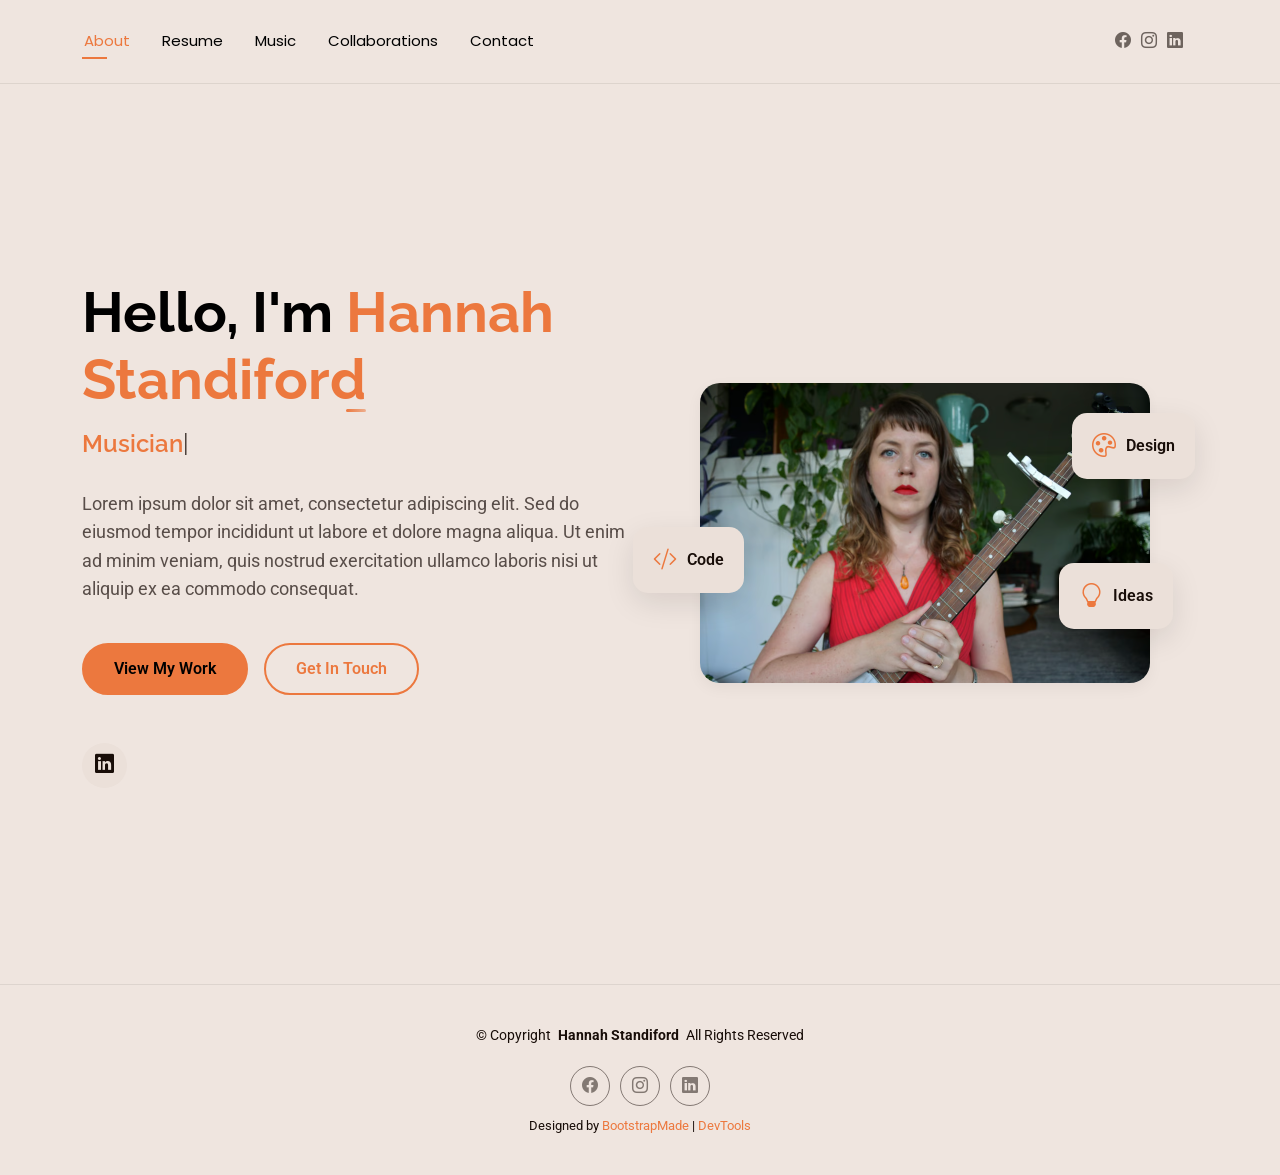
==== index.html @ d53e4e7a "initial commit" ====
<!DOCTYPE html>
<html lang="en">

<head>
  <meta charset="utf-8">
  <meta content="width=device-width, initial-scale=1.0" name="viewport">
  <title>Hannah Standiford</title>
  <meta name="description" content="">
  <meta name="keywords" content="">

  <!-- Favicons -->
  <link href="assets/img/favicon.png" rel="icon">
  <link href="assets/img/apple-touch-icon.png" rel="apple-touch-icon">

  <!-- Fonts -->
  <link href="https://fonts.googleapis.com" rel="preconnect">
  <link href="https://fonts.gstatic.com" rel="preconnect" crossorigin>
  <link href="https://fonts.googleapis.com/css2?family=Roboto:ital,wght@0,100;0,300;0,400;0,500;0,700;0,900;1,100;1,300;1,400;1,500;1,700;1,900&family=Poppins:ital,wght@0,100;0,200;0,300;0,400;0,500;0,600;0,700;0,800;0,900;1,100;1,200;1,300;1,400;1,500;1,600;1,700;1,800;1,900&family=Raleway:ital,wght@0,100;0,200;0,300;0,400;0,500;0,600;0,700;0,800;0,900;1,100;1,200;1,300;1,400;1,500;1,600;1,700;1,800;1,900&display=swap" rel="stylesheet">

  <!-- Vendor CSS Files -->
  <link href="assets/vendor/bootstrap/css/bootstrap.min.css" rel="stylesheet">
  <link href="assets/vendor/bootstrap-icons/bootstrap-icons.css" rel="stylesheet">
  <link href="assets/vendor/aos/aos.css" rel="stylesheet">
  <link href="assets/vendor/swiper/swiper-bundle.min.css" rel="stylesheet">
  <link href="assets/vendor/glightbox/css/glightbox.min.css" rel="stylesheet">

  <!-- Main CSS File -->
  <link href="assets/css/main.css" rel="stylesheet">

  <!-- =======================================================
  * Template Name: FolioOne
  * Template URL: https://bootstrapmade.com/folioone-bootstrap-portfolio-website-template/
  * Updated: Aug 23 2025 with Bootstrap v5.3.7
  * Author: BootstrapMade.com
  * License: https://bootstrapmade.com/license/
  ======================================================== -->
</head>

<body class="index-page">

  <header id="header" class="header d-flex align-items-center light-background sticky-top">
    <div class="container position-relative d-flex align-items-center justify-content-between">
      <nav id="navmenu" class="navmenu">
        <ul>
          <li><a href="index.html" class="active">About</a></li>
          <li><a href="resume.html">Resume</a></li>
          <li><a href="portfolio.html">Music</a></li>
          <li><a href="collabs.html">Collaborations</a></li>
          <li><a href="contact.html">Contact</a></li>
        </ul>
        <i class="mobile-nav-toggle d-xl-none bi bi-list"></i>
      </nav>

      <div class="header-social-links">
        <a href="https://www.facebook.com/hannah.m.standiford/" class="facebook"><i class="bi bi-facebook"></i></a>
        <a href="https://www.instagram.com/mrmisshannahmarie/" class="instagram"><i class="bi bi-instagram"></i></a>
        <a href="https://www.linkedin.com/in/hannah-standiford-8b935712a" class="linkedin"><i class="bi bi-linkedin"></i></a>
      </div>

    </div>
  </header>

  <main class="main">

    <!-- Hero Section -->
    <section id="hero" class="hero section">

      <div class="container" data-aos="fade-up" data-aos-delay="100">

        <div class="row gy-4 align-items-center">
          <div class="col-lg-6 order-2 order-lg-1">
            <div class="hero-content">
              <h1 data-aos="fade-up" data-aos-delay="200">Hello, I'm <span class="highlight">Hannah Standiford</span></h1>
              <h2 data-aos="fade-up" data-aos-delay="300"><span class="typed" data-typed-items="Musician, Ethnomusicologist, Assistant Professor"></span></h2>
              <p data-aos="fade-up" data-aos-delay="400">Lorem ipsum dolor sit amet, consectetur adipiscing elit. Sed do eiusmod tempor incididunt ut labore et dolore magna aliqua. Ut enim ad minim veniam, quis nostrud exercitation ullamco laboris nisi ut aliquip ex ea commodo consequat.</p>
              <div class="hero-actions" data-aos="fade-up" data-aos-delay="500">
                <a href="portfolio.html" class="btn btn-primary">View My Work</a>
                <a href="contact.html" class="btn btn-outline">Get In Touch</a>
              </div>
              <div class="social-links" data-aos="fade-up" data-aos-delay="600">
                <a href="https://www.linkedin.com/in/hannah-standiford-8b935712a"><i class="bi bi-linkedin"></i></a>
              </div>
            </div>
          </div>
          <div class="col-lg-6 order-1 order-lg-2">
            <div class="hero-image" data-aos="zoom-in" data-aos-delay="300">
              <div class="image-wrapper">
                <img src="assets/img/profile/profile1.avif" alt="Hannah Standiford" class="img-fluid">
                <div class="floating-elements">
                  <div class="floating-card design" data-aos="fade-left" data-aos-delay="700">
                    <i class="bi bi-palette"></i>
                    <span>Design</span>
                  </div>
                  <div class="floating-card code" data-aos="fade-right" data-aos-delay="800">
                    <i class="bi bi-code-slash"></i>
                    <span>Code</span>
                  </div>
                  <div class="floating-card creativity" data-aos="fade-up" data-aos-delay="900">
                    <i class="bi bi-lightbulb"></i>
                    <span>Ideas</span>
                  </div>
                </div>
              </div>
            </div>
          </div>
        </div>

      </div>

    </section><!-- /Hero Section -->

  </main>

  <footer id="footer" class="footer">

    <div class="container">
      <div class="copyright text-center ">
        <p>© <span>Copyright</span> <strong class="px-1 sitename">Hannah Standiford</strong> <span>All Rights Reserved<br></span></p>
      </div>
      <div class="social-links d-flex justify-content-center">
        <a href="https://www.facebook.com/hannah.m.standiford/"><i class="bi bi-facebook"></i></a>
        <a href="https://www.instagram.com/mrmisshannahmarie/"><i class="bi bi-instagram"></i></a>
        <a href="https://www.linkedin.com/in/hannah-standiford-8b935712a"><i class="bi bi-linkedin"></i></a>
      </div>
      <div class="credits">
        Designed by <a href="https://bootstrapmade.com/">BootstrapMade</a> | <a href="https://bootstrapmade.com/tools/">DevTools</a>
      </div>
    </div>

  </footer>

  <!-- Scroll Top -->
  <a href="#" id="scroll-top" class="scroll-top d-flex align-items-center justify-content-center"><i class="bi bi-arrow-up-short"></i></a>

  <!-- Preloader -->
  <div id="preloader"></div>

  <!-- Vendor JS Files -->
  <script src="assets/vendor/bootstrap/js/bootstrap.bundle.min.js"></script>
  <script src="assets/vendor/php-email-form/validate.js"></script>
  <script src="assets/vendor/aos/aos.js"></script>
  <script src="assets/vendor/typed.js/typed.umd.js"></script>
  <script src="assets/vendor/waypoints/noframework.waypoints.js"></script>
  <script src="assets/vendor/purecounter/purecounter_vanilla.js"></script>
  <script src="assets/vendor/swiper/swiper-bundle.min.js"></script>
  <script src="assets/vendor/imagesloaded/imagesloaded.pkgd.min.js"></script>
  <script src="assets/vendor/isotope-layout/isotope.pkgd.min.js"></script>
  <script src="assets/vendor/glightbox/js/glightbox.min.js"></script>

  <!-- Main JS File -->
  <script src="assets/js/main.js"></script>

</body>

</html>
---- assets/css/main.css ----
/**
* Template Name: FolioOne
* Template URL: https://bootstrapmade.com/folioone-bootstrap-portfolio-website-template/
* Updated: Aug 23 2025 with Bootstrap v5.3.7
* Author: BootstrapMade.com
* License: https://bootstrapmade.com/license/
*/

/*--------------------------------------------------------------
# Font & Color Variables
# Help: https://bootstrapmade.com/color-system/
--------------------------------------------------------------*/
/* Fonts */
:root {
  --default-font: "Roboto",  system-ui, -apple-system, "Segoe UI", Roboto, "Helvetica Neue", Arial, "Noto Sans", "Liberation Sans", sans-serif, "Apple Color Emoji", "Segoe UI Emoji", "Segoe UI Symbol", "Noto Color Emoji";
  --heading-font: "Raleway",  sans-serif;
  --nav-font: "Poppins",  sans-serif;
}

/* Global Colors - The following color variables are used throughout the website. Updating them here will change the color scheme of the entire website */
:root { 
  --background-color: #EFE5DF; /* Background color for the entire website, including individual sections */
  --default-color: #180D08; /* Default color used for the majority of the text content across the entire website */
  --heading-color: #000000; /* Color for headings, subheadings and title throughout the website */
  --accent-color: #EC783E; /* Accent color that represents your brand on the website. It's used for buttons, links, and other elements that need to stand out */
  --surface-color: #EBE0D9; /* The surface color is used as a background of boxed elements within sections, such as cards, icon boxes, or other elements that require a visual separation from the global background. */
  --contrast-color: #000000; /* Contrast color for text, ensuring readability against backgrounds of accent, heading, or default colors. */
}

/* Nav Menu Colors - The following color variables are used specifically for the navigation menu. They are separate from the global colors to allow for more customization options */
:root {
  --nav-color: #000000;  /* The default color of the main navmenu links */
  --nav-hover-color: #EC783E; /* Applied to main navmenu links when they are hovered over or active */
  --nav-mobile-background-color: #DEC9BD; /* Used as the background color for mobile navigation menu */
  --nav-dropdown-background-color: #FAEEE8; /* Used as the background color for dropdown items that appear when hovering over primary navigation items */
  --nav-dropdown-color: #180D08; /* Used for navigation links of the dropdown items in the navigation menu. */
  --nav-dropdown-hover-color: #EC783E; /* Similar to --nav-hover-color, this color is applied to dropdown navigation links when they are hovered over. */
}

/* Color Presets - These classes override global colors when applied to any section or element, providing reuse of the sam color scheme. */

.light-background {
  --background-color: #142027;
  --surface-color: #325264;
}

.dark-background {
  --background-color: #0b1419;
  --default-color: #ffffff;
  --heading-color: #ffffff;
  --surface-color: #252525;
  --contrast-color: #ffffff;
}

/* Smooth scroll */
:root {
  scroll-behavior: smooth;
}

/*--------------------------------------------------------------
# General Styling & Shared Classes
--------------------------------------------------------------*/
body {
  color: var(--default-color);
  background-color: var(--background-color);
  font-family: var(--default-font);
}

a {
  color: var(--accent-color);
  text-decoration: none;
  transition: 0.3s;
}

a:hover {
  color: color-mix(in srgb, var(--accent-color), transparent 25%);
  text-decoration: none;
}

h1,
h2,
h3,
h4,
h5,
h6 {
  color: var(--heading-color);
  font-family: var(--heading-font);
}

/* PHP Email Form Messages
------------------------------*/
.php-email-form .error-message {
  display: none;
  background: #df1529;
  color: #ffffff;
  text-align: left;
  padding: 15px;
  margin-bottom: 24px;
  font-weight: 600;
}

.php-email-form .sent-message {
  display: none;
  color: #ffffff;
  background: #059652;
  text-align: center;
  padding: 15px;
  margin-bottom: 24px;
  font-weight: 600;
}

.php-email-form .loading {
  display: none;
  background: var(--surface-color);
  text-align: center;
  padding: 15px;
  margin-bottom: 24px;
}

.php-email-form .loading:before {
  content: "";
  display: inline-block;
  border-radius: 50%;
  width: 24px;
  height: 24px;
  margin: 0 10px -6px 0;
  border: 3px solid var(--accent-color);
  border-top-color: var(--surface-color);
  animation: php-email-form-loading 1s linear infinite;
}

@keyframes php-email-form-loading {
  0% {
    transform: rotate(0deg);
  }

  100% {
    transform: rotate(360deg);
  }
}

/*--------------------------------------------------------------
# Global Header
--------------------------------------------------------------*/
.header {
  --background-color: rgba(255, 255, 255, 0);
  color: var(--default-color);
  background-color: var(--background-color);
  padding: 15px 0;
  transition: all 0.5s;
  z-index: 997;
  border-bottom: 1px solid color-mix(in srgb, var(--default-color), transparent 92%);
}

.header .logo {
  line-height: 1;
}

.header .logo img {
  max-height: 36px;
  margin-right: 8px;
}

.header .logo h1 {
  font-size: 32px;
  margin: 0;
  font-weight: 400;
  color: var(--heading-color);
}

.header .header-social-links {
  padding-right: 15px;
}

.header .header-social-links a {
  color: color-mix(in srgb, var(--default-color), transparent 40%);
  padding-left: 6px;
  display: inline-block;
  transition: 0.3s;
  font-size: 16px;
}

.header .header-social-links a:hover {
  color: var(--default-color);
}

.header .header-social-links a i {
  line-height: 0px;
}

@media (max-width: 1200px) {
  .header .logo {
    order: 1;
  }

  .header .header-social-links {
    order: 2;
  }

  .header .navmenu {
    order: 3;
  }
}

/* Global Header on Scroll
------------------------------*/
.scrolled .header {
  --background-color: rgba(16, 26, 32, 0.9);
}

/*--------------------------------------------------------------
# Navigation Menu
--------------------------------------------------------------*/
/* Desktop Navigation */
@media (min-width: 1200px) {
  .navmenu {
    padding: 0;
  }

  .navmenu ul {
    margin: 0;
    padding: 0;
    display: flex;
    list-style: none;
    align-items: center;
  }

  .navmenu li {
    position: relative;
  }

  .navmenu>ul>li {
    white-space: nowrap;
    padding: 15px 28px 15px 0;
  }

  .navmenu>ul>li:last-child {
    padding-right: 0;
  }

  .navmenu a,
  .navmenu a:focus {
    color: var(--nav-color);
    font-size: 15px;
    padding: 0 2px;
    font-family: var(--nav-font);
    font-weight: 400;
    display: flex;
    align-items: center;
    justify-content: space-between;
    white-space: nowrap;
    transition: 0.3s;
    position: relative;
  }

  .navmenu a i,
  .navmenu a:focus i {
    font-size: 12px;
    line-height: 0;
    margin-left: 5px;
    transition: 0.3s;
  }

  .navmenu>ul>li>a:before {
    content: "";
    position: absolute;
    height: 2px;
    bottom: -6px;
    left: 0;
    background-color: var(--nav-hover-color);
    visibility: hidden;
    width: 0px;
    transition: all 0.3s ease-in-out 0s;
  }

  .navmenu a:hover:before,
  .navmenu li:hover>a:before,
  .navmenu .active:before {
    visibility: visible;
    width: 25px;
  }

  .navmenu li:hover>a,
  .navmenu .active,
  .navmenu .active:focus {
    color: var(--nav-hover-color);
  }

  .navmenu .dropdown ul {
    margin: 0;
    padding: 10px 0;
    background: var(--nav-dropdown-background-color);
    display: block;
    position: absolute;
    visibility: hidden;
    left: -5px;
    top: 130%;
    opacity: 0;
    transition: 0.3s;
    border-radius: 4px;
    z-index: 99;
    box-shadow: 0px 0px 30px rgba(0, 0, 0, 0.1);
  }

  .navmenu .dropdown ul li {
    min-width: 200px;
  }

  .navmenu .dropdown ul a {
    padding: 10px 20px;
    font-size: 15px;
    text-transform: none;
    color: var(--nav-dropdown-color);
  }

  .navmenu .dropdown ul a i {
    font-size: 12px;
  }

  .navmenu .dropdown ul a:hover,
  .navmenu .dropdown ul .active:hover,
  .navmenu .dropdown ul li:hover>a {
    color: var(--nav-dropdown-hover-color);
  }

  .navmenu .dropdown:hover>ul {
    opacity: 1;
    top: 100%;
    visibility: visible;
  }

  .navmenu .dropdown .dropdown ul {
    top: 0;
    left: -90%;
    visibility: hidden;
  }

  .navmenu .dropdown .dropdown:hover>ul {
    opacity: 1;
    top: 0;
    left: -100%;
    visibility: visible;
  }
}

/* Mobile Navigation */
@media (max-width: 1199px) {
  .mobile-nav-toggle {
    color: var(--nav-color);
    font-size: 28px;
    line-height: 0;
    margin-right: 10px;
    cursor: pointer;
    transition: color 0.3s;
  }

  .navmenu {
    padding: 0;
    z-index: 9997;
  }

  .navmenu ul {
    display: none;
    list-style: none;
    position: absolute;
    inset: 60px 20px 20px 20px;
    padding: 10px 0;
    margin: 0;
    border-radius: 6px;
    background-color: var(--nav-mobile-background-color);
    border: 1px solid color-mix(in srgb, var(--default-color), transparent 90%);
    box-shadow: none;
    overflow-y: auto;
    transition: 0.3s;
    z-index: 9998;
  }

  .navmenu a,
  .navmenu a:focus {
    color: var(--nav-dropdown-color);
    padding: 10px 20px;
    font-family: var(--nav-font);
    font-size: 17px;
    font-weight: 500;
    display: flex;
    align-items: center;
    justify-content: space-between;
    white-space: nowrap;
    transition: 0.3s;
  }

  .navmenu a i,
  .navmenu a:focus i {
    font-size: 12px;
    line-height: 0;
    margin-left: 5px;
    width: 30px;
    height: 30px;
    display: flex;
    align-items: center;
    justify-content: center;
    border-radius: 50%;
    transition: 0.3s;
    background-color: color-mix(in srgb, var(--accent-color), transparent 90%);
  }

  .navmenu a i:hover,
  .navmenu a:focus i:hover {
    background-color: var(--accent-color);
    color: var(--contrast-color);
  }

  .navmenu a:hover,
  .navmenu .active,
  .navmenu .active:focus {
    color: var(--nav-dropdown-hover-color);
  }

  .navmenu .active i,
  .navmenu .active:focus i {
    background-color: var(--accent-color);
    color: var(--contrast-color);
    transform: rotate(180deg);
  }

  .navmenu .dropdown ul {
    position: static;
    display: none;
    z-index: 99;
    padding: 10px 0;
    margin: 10px 20px;
    background-color: var(--nav-dropdown-background-color);
    transition: all 0.5s ease-in-out;
  }

  .navmenu .dropdown ul ul {
    background-color: rgba(33, 37, 41, 0.1);
  }

  .navmenu .dropdown>.dropdown-active {
    display: block;
    background-color: rgba(33, 37, 41, 0.03);
  }

  .mobile-nav-active {
    overflow: hidden;
  }

  .mobile-nav-active .mobile-nav-toggle {
    color: #fff;
    position: absolute;
    font-size: 32px;
    top: 15px;
    right: 15px;
    margin-right: 0;
    z-index: 9999;
  }

  .mobile-nav-active .navmenu {
    position: fixed;
    overflow: hidden;
    inset: 0;
    background: rgba(33, 37, 41, 0.8);
    transition: 0.3s;
  }

  .mobile-nav-active .navmenu>ul {
    display: block;
  }
}

/*--------------------------------------------------------------
# Global Footer
--------------------------------------------------------------*/
.footer {
  color: var(--default-color);
  background-color: var(--background-color);
  font-size: 14px;
  padding: 40px 0;
  position: relative;
  border-top: 1px solid color-mix(in srgb, var(--default-color), transparent 92%);
}

.footer .copyright p {
  margin-bottom: 0;
}

.footer .social-links {
  margin-top: 20px;
}

.footer .social-links a {
  display: flex;
  align-items: center;
  justify-content: center;
  width: 40px;
  height: 40px;
  border-radius: 50%;
  border: 1px solid color-mix(in srgb, var(--default-color), transparent 50%);
  font-size: 16px;
  color: color-mix(in srgb, var(--default-color), transparent 50%);
  margin: 0 5px;
  transition: 0.3s;
}

.footer .social-links a:hover {
  color: var(--accent-color);
  border-color: var(--accent-color);
}

.footer .credits {
  margin-top: 10px;
  font-size: 13px;
  text-align: center;
}

/*--------------------------------------------------------------
# Preloader
--------------------------------------------------------------*/
#preloader {
  position: fixed;
  inset: 0;
  z-index: 9999;
  overflow: hidden;
  background-color: var(--background-color);
  transition: all 0.6s ease-out;
  width: 100%;
  height: 100vh;
}

#preloader:before,
#preloader:after {
  content: "";
  position: absolute;
  border: 4px solid var(--accent-color);
  border-radius: 50%;
  animation: animate-preloader 2s cubic-bezier(0, 0.2, 0.8, 1) infinite;
}

#preloader:after {
  animation-delay: -0.5s;
}

@keyframes animate-preloader {
  0% {
    width: 10px;
    height: 10px;
    top: calc(50% - 5px);
    left: calc(50% - 5px);
    opacity: 1;
  }

  100% {
    width: 72px;
    height: 72px;
    top: calc(50% - 36px);
    left: calc(50% - 36px);
    opacity: 0;
  }
}

/*--------------------------------------------------------------
# Scroll Top Button
--------------------------------------------------------------*/
.scroll-top {
  position: fixed;
  visibility: hidden;
  opacity: 0;
  right: 15px;
  bottom: -15px;
  z-index: 99999;
  background-color: var(--accent-color);
  width: 44px;
  height: 44px;
  border-radius: 50px;
  transition: all 0.4s;
}

.scroll-top i {
  font-size: 24px;
  color: var(--contrast-color);
  line-height: 0;
}

.scroll-top:hover {
  background-color: color-mix(in srgb, var(--accent-color), transparent 20%);
  color: var(--contrast-color);
}

.scroll-top.active {
  visibility: visible;
  opacity: 1;
  bottom: 15px;
}

/*--------------------------------------------------------------
# Disable aos animation delay on mobile devices
--------------------------------------------------------------*/
@media screen and (max-width: 768px) {
  [data-aos-delay] {
    transition-delay: 0 !important;
  }
}

/*--------------------------------------------------------------
# Global Page Titles & Breadcrumbs
--------------------------------------------------------------*/
.page-title {
  color: var(--default-color);
  background-color: var(--background-color);
  position: relative;
}

.page-title .heading {
  padding: 80px 0;
  border-top: 1px solid color-mix(in srgb, var(--default-color), transparent 90%);
}

.page-title .heading h1 {
  font-size: 38px;
  font-weight: 700;
}

.page-title nav {
  background-color: color-mix(in srgb, var(--default-color), transparent 96%);
  padding: 20px 0;
}

.page-title nav ol {
  display: flex;
  flex-wrap: wrap;
  list-style: none;
  padding: 0;
  margin: 0;
  font-size: 16px;
  font-weight: 400;
}

.page-title nav ol li+li {
  padding-left: 10px;
}

.page-title nav ol li+li::before {
  content: "/";
  display: inline-block;
  padding-right: 10px;
  color: color-mix(in srgb, var(--default-color), transparent 70%);
}

/*--------------------------------------------------------------
# Global Sections
--------------------------------------------------------------*/
section,
.section {
  color: var(--default-color);
  background-color: var(--background-color);
  padding: 60px 0;
  scroll-margin-top: 100px;
  overflow: clip;
}

@media (max-width: 1199px) {

  section,
  .section {
    scroll-margin-top: 66px;
  }
}

/*--------------------------------------------------------------
# Global Section Titles
--------------------------------------------------------------*/
.section-title {
  text-align: center;
  padding-bottom: 60px;
  position: relative;
}

.section-title h2 {
  font-size: 3.5rem;
  font-weight: 400;
  line-height: 1.2;
  color: var(--heading-color);
  margin-bottom: 1.5rem;
  letter-spacing: -1px;
}

@media (max-width: 768px) {
  .section-title h2 {
    font-size: 2.5rem;
  }
}

.section-title p {
  font-size: 1.125rem;
  line-height: 1.8;
  color: color-mix(in srgb, var(--default-color), transparent 25%);
  max-width: 900px;
  margin: 0 auto;
  text-wrap: balance;
}

/*--------------------------------------------------------------
# Hero Section
--------------------------------------------------------------*/
.hero {
  padding: 80px 0;
  min-height: 100vh;
  display: flex;
  align-items: center;
}

.hero .hero-content h1 {
  font-size: 3.5rem;
  font-weight: 700;
  margin-bottom: 1rem;
  line-height: 1.2;
}

.hero .hero-content h1 .highlight {
  color: var(--accent-color);
  position: relative;
}

.hero .hero-content h1 .highlight::after {
  content: "";
  position: absolute;
  bottom: 0;
  left: 0;
  width: 100%;
  height: 3px;
  background: linear-gradient(90deg, var(--accent-color), color-mix(in srgb, var(--accent-color), transparent 50%));
  border-radius: 2px;
}

@media (max-width: 768px) {
  .hero .hero-content h1 {
    font-size: 2.5rem;
  }
}

.hero .hero-content h2 {
  font-size: 1.5rem;
  font-weight: 400;
  margin-bottom: 2rem;
  color: color-mix(in srgb, var(--default-color), transparent 20%);
}

.hero .hero-content h2 .typed {
  color: var(--accent-color);
  font-weight: 600;
}

@media (max-width: 768px) {
  .hero .hero-content h2 {
    font-size: 1.25rem;
  }
}

.hero .hero-content p {
  font-size: 1.1rem;
  line-height: 1.6;
  margin-bottom: 2.5rem;
  color: color-mix(in srgb, var(--default-color), transparent 30%);
}

.hero .hero-actions {
  display: flex;
  gap: 1rem;
  margin-bottom: 3rem;
}

.hero .hero-actions .btn {
  padding: 12px 30px;
  border-radius: 50px;
  font-weight: 600;
  text-decoration: none;
  transition: all 0.3s ease;
  border: 2px solid;
}

.hero .hero-actions .btn.btn-primary {
  background: var(--accent-color);
  color: var(--contrast-color);
  border-color: var(--accent-color);
}

.hero .hero-actions .btn.btn-primary:hover {
  background: color-mix(in srgb, var(--accent-color), black 15%);
  border-color: color-mix(in srgb, var(--accent-color), black 15%);
  transform: translateY(-2px);
}

.hero .hero-actions .btn.btn-outline {
  background: transparent;
  color: var(--accent-color);
  border-color: var(--accent-color);
}

.hero .hero-actions .btn.btn-outline:hover {
  transform: translateY(-2px);
}

@media (max-width: 576px) {
  .hero .hero-actions {
    flex-direction: column;
  }

  .hero .hero-actions .btn {
    text-align: center;
  }
}

.hero .social-links {
  display: flex;
  gap: 1rem;
}

.hero .social-links a {
  width: 45px;
  height: 45px;
  background: var(--surface-color);
  border-radius: 50%;
  display: flex;
  align-items: center;
  justify-content: center;
  color: var(--default-color);
  font-size: 1.2rem;
  transition: all 0.3s ease;
}

.hero .social-links a:hover {
  background: var(--accent-color);
  color: var(--contrast-color);
  transform: translateY(-3px);
  box-shadow: 0 8px 25px color-mix(in srgb, var(--accent-color), transparent 70%);
}

.hero .hero-image {
  position: relative;
}

.hero .hero-image .image-wrapper {
  position: relative;
  max-width: 450px;
  margin: 0 auto;
}

.hero .hero-image .image-wrapper img {
  border-radius: 20px;
  box-shadow: 0 5px 15px color-mix(in srgb, var(--default-color), transparent 95%);
  transition: transform 0.3s ease;
}

.hero .hero-image .image-wrapper img:hover {
  transform: scale(1.02);
}

.hero .hero-image .floating-elements {
  position: absolute;
  top: 0;
  left: 0;
  right: 0;
  bottom: 0;
  pointer-events: none;
}

.hero .hero-image .floating-elements .floating-card {
  position: absolute;
  background: var(--surface-color);
  padding: 15px 20px;
  border-radius: 15px;
  box-shadow: 0 10px 30px color-mix(in srgb, var(--default-color), transparent 90%);
  display: flex;
  align-items: center;
  gap: 10px;
  font-weight: 600;
  animation: float 3s ease-in-out infinite;
}

.hero .hero-image .floating-elements .floating-card i {
  font-size: 1.5rem;
  color: var(--accent-color);
}

.hero .hero-image .floating-elements .floating-card.design {
  top: 10%;
  right: -10%;
  animation-delay: 0s;
}

.hero .hero-image .floating-elements .floating-card.code {
  bottom: 30%;
  left: -15%;
  animation-delay: 1s;
}

.hero .hero-image .floating-elements .floating-card.creativity {
  top: 60%;
  right: -5%;
  animation-delay: 2s;
}

@media (max-width: 992px) {
  .hero .hero-image .floating-elements .floating-card {
    display: none;
  }
}

@keyframes float {

  0%,
  100% {
    transform: translateY(0px);
  }

  50% {
    transform: translateY(-10px);
  }
}

@media (max-width: 992px) {
  .hero .hero-content {
    text-align: center;
    margin-bottom: 3rem;
  }
}

/*--------------------------------------------------------------
# About Section
--------------------------------------------------------------*/
.about .intro-content .eyebrow {
  display: inline-block;
  letter-spacing: 0.12em;
  text-transform: uppercase;
  font-size: 12px;
  color: color-mix(in srgb, var(--default-color), transparent 40%);
  margin-bottom: 16px;
}

.about .intro-content .headline {
  font-family: var(--heading-font);
  font-weight: 300;
  line-height: 1.2;
  font-size: clamp(28px, 4vw, 44px);
  margin: 0 0 24px 0;
}

.about .intro-content .lead {
  font-size: 18px;
  line-height: 1.8;
  color: color-mix(in srgb, var(--default-color), transparent 10%);
  margin-bottom: 24px;
}

.about .intro-content p {
  line-height: 1.8;
  margin-bottom: 24px;
  color: color-mix(in srgb, var(--default-color), transparent 5%);
}

.about .intro-content .cta-group {
  display: flex;
  gap: 24px;
  align-items: center;
  margin-top: 24px;
}

.about .intro-content .cta-group .btn-ghost {
  display: inline-flex;
  align-items: center;
  gap: 8px;
  padding: 12px 18px;
  border-radius: 6px;
  color: var(--accent-color);
  background: color-mix(in srgb, var(--accent-color), transparent 92%);
  border: 1px solid color-mix(in srgb, var(--accent-color), transparent 70%);
  transition: 0.3s ease-in-out;
}

.about .intro-content .cta-group .btn-ghost:hover,
.about .intro-content .cta-group .btn-ghost:focus {
  color: var(--contrast-color);
  background: var(--accent-color);
  border-color: var(--accent-color);
  outline: none;
  box-shadow: 0 0 0 3px color-mix(in srgb, var(--accent-color), transparent 70%);
}

.about .intro-content .cta-group .link-underline {
  display: inline-flex;
  align-items: center;
  gap: 8px;
  position: relative;
  color: var(--accent-color);
  padding-bottom: 4px;
  transition: 0.3s ease-in-out;
}

.about .intro-content .cta-group .link-underline::after {
  content: "";
  position: absolute;
  left: 0;
  right: 0;
  bottom: 0;
  height: 1px;
  background: color-mix(in srgb, var(--accent-color), transparent 40%);
  transform: scaleX(0.4);
  transform-origin: left;
  transition: 0.3s ease-in-out;
}

.about .intro-content .cta-group .link-underline:hover,
.about .intro-content .cta-group .link-underline:focus {
  color: color-mix(in srgb, var(--accent-color), transparent 10%);
  outline: none;
}

.about .intro-content .cta-group .link-underline:hover::after,
.about .intro-content .cta-group .link-underline:focus::after {
  transform: scaleX(1);
}

.about .profile-figure {
  margin: 0;
}

.about .profile-figure .profile-photo {
  width: 88%;
  max-width: 440px;
  border-radius: 18px;
  box-shadow: 0 10px 30px color-mix(in srgb, var(--default-color), transparent 92%);
  transform: translateY(0);
  transition: transform 0.3s ease-in-out;
}

.about .profile-figure .profile-caption {
  margin-top: 24px;
  display: flex;
  align-items: center;
  justify-content: center;
}

.about .profile-figure .profile-caption .meta {
  font-size: 14px;
  color: color-mix(in srgb, var(--default-color), transparent 20%);
}

.about .profile-figure .profile-caption .meta .funfact {
  font-size: 13px;
  margin-top: 4px;
  color: color-mix(in srgb, var(--default-color), transparent 35%);
}

.about .profile-figure:hover .profile-photo {
  transform: translateY(-4px);
}

.about .skill-item {
  padding: 24px;
  border-radius: 6px;
  transition: 0.3s ease-in-out;
  background: color-mix(in srgb, var(--surface-color), var(--accent-color) 2%);
  border: 1px solid color-mix(in srgb, var(--default-color), transparent 88%);
  height: 100%;
}

.about .skill-item i {
  font-size: 24px;
  color: var(--accent-color);
  margin-bottom: 16px;
  display: inline-block;
}

.about .skill-item h3 {
  font-size: 16px;
  margin-bottom: 6px;
  font-weight: 500;
}

.about .skill-item p {
  margin: 0;
  font-size: 14px;
  color: color-mix(in srgb, var(--default-color), transparent 25%);
}

.about .skill-item:hover {
  transform: translateY(-3px);
  border-color: color-mix(in srgb, var(--accent-color), transparent 60%);
  box-shadow: 0 10px 30px color-mix(in srgb, var(--default-color), transparent 92%);
}

.about .timeline-item {
  position: relative;
  padding-left: 26px;
}

.about .timeline-item time {
  display: inline-block;
  font-size: 12px;
  letter-spacing: 0.08em;
  text-transform: uppercase;
  color: color-mix(in srgb, var(--default-color), transparent 45%);
  margin-bottom: 6px;
}

.about .timeline-item h4 {
  font-size: 18px;
  font-weight: 400;
  margin: 0 0 6px;
}

.about .timeline-item p {
  font-size: 14px;
  color: color-mix(in srgb, var(--default-color), transparent 25%);
  margin: 0;
}

.about .timeline-item .dot {
  position: absolute;
  left: 0;
  top: 4px;
  width: 10px;
  height: 10px;
  border-radius: 50%;
  background: var(--accent-color);
  box-shadow: 0 0 0 6px color-mix(in srgb, var(--accent-color), transparent 80%);
}

.about .personal-quote {
  padding: 24px 0;
}

.about .personal-quote p {
  font-family: var(--heading-font);
  font-weight: 300;
  font-size: clamp(20px, 3vw, 28px);
  line-height: 1.5;
  color: color-mix(in srgb, var(--default-color), transparent 5%);
  margin: 0 auto;
  max-width: 800px;
}

.about .fact-pill {
  display: flex;
  align-items: center;
  justify-content: center;
  gap: 10px;
  padding: 10px 14px;
  border-radius: 999px;
  border: 1px solid color-mix(in srgb, var(--default-color), transparent 85%);
  background: var(--surface-color);
  color: color-mix(in srgb, var(--default-color), transparent 10%);
  transition: 0.3s ease-in-out;
}

.about .fact-pill i {
  color: var(--accent-color);
}

.about .fact-pill span {
  font-size: 14px;
}

.about .fact-pill:hover {
  transform: translateY(-2px);
  border-color: color-mix(in srgb, var(--accent-color), transparent 60%);
  box-shadow: 0 10px 30px color-mix(in srgb, var(--default-color), transparent 92%);
}

.about .fact-pill:focus-within {
  box-shadow: 0 0 0 3px color-mix(in srgb, var(--accent-color), transparent 70%);
}

@media (max-width: 992px) {
  .about .profile-figure {
    text-align: center !important;
  }

  .about .profile-figure .profile-photo {
    width: 72%;
  }

  .about .intro-content .cta-group {
    flex-wrap: wrap;
  }
}

@media (max-width: 576px) {
  .about .profile-figure .profile-photo {
    width: 100%;
  }
}

/*--------------------------------------------------------------
# Skills Section
--------------------------------------------------------------*/
.skills .skill-box {
  background-color: var(--surface-color);
  padding: 2rem;
  border-radius: 8px;
  box-shadow: 0 0 20px rgba(0, 0, 0, 0.05);
}

.skills .skill-box h3 {
  font-size: 1.2rem;
  margin-bottom: 1rem;
  font-weight: 600;
}

.skills .skill-box p {
  font-size: 0.9rem;
  margin-bottom: 0.8rem;
  opacity: 0.6;
}

.skills .skill-box .progress {
  background-color: color-mix(in srgb, var(--accent-color), transparent 85%);
  border-radius: 50px;
  height: 8px;
  margin-top: 5px;
  overflow: hidden;
}

.skills .skill-box .progress .progress-bar {
  background-color: var(--accent-color);
  height: 100%;
  position: relative;
  border-radius: 50px;
  transition: 0.9s;
  width: 1px;
}

/*--------------------------------------------------------------
# Stats Section
--------------------------------------------------------------*/
.stats .avatars {
  position: relative;
}

.stats .avatars img {
  width: 60px;
  height: 60px;
  border: 3px solid var(--accent-color);
  margin-right: -15px;
  transition: transform 0.3s ease;
}

.stats .avatars img:hover {
  transform: translateY(-5px);
  z-index: 2;
}

.stats .counters h2 {
  color: var(--heading-color);
  font-size: 48px;
  font-weight: 700;
  margin-bottom: 10px;
}

.stats .counters h2 span {
  display: inline-block;
}

.stats .counters p {
  color: var(--default-color);
  font-size: 18px;
  margin: 0;
  opacity: 0.9;
}

@media (max-width: 991px) {
  .stats .row {
    text-align: center;
  }

  .stats .avatars {
    justify-content: center;
    margin-bottom: 40px;
  }

  .stats .counters h2 {
    font-size: 36px;
  }

  .stats .counters p {
    font-size: 16px;
  }

  .stats .counters .col-md-4 {
    margin-bottom: 30px;
  }

  .stats .counters .col-md-4:last-child {
    margin-bottom: 0;
  }
}

@media (max-width: 576px) {
  .stats {
    padding: 60px 0;
  }

  .stats .avatars {
    flex-wrap: wrap;
    justify-content: center;
  }

  .stats .avatars img {
    margin: 0 -8px;
  }
}

/*--------------------------------------------------------------
# Testimonials Section
--------------------------------------------------------------*/
.testimonials .testimonials-carousel,
.testimonials .testimonials-slider {
  overflow: hidden;
}

.testimonials .testimonial-item .testimonial-content {
  border-left: 3px solid var(--accent-color);
  padding-left: 30px;
}

.testimonials .testimonial-item .testimonial-img {
  border-radius: 50%;
  border: 4px solid var(--background-color);
  margin: 0 auto;
}

.testimonials .testimonial-item h3 {
  font-size: 20px;
  font-weight: bold;
  margin: 10px 0 5px 0;
}

.testimonials .testimonial-item h4 {
  font-size: 14px;
  color: color-mix(in srgb, var(--default-color), transparent 40%);
  margin: 0 0 10px 0;
}

.testimonials .testimonial-item .stars i {
  color: #ffc107;
  margin: 0 1px;
}

.testimonials .testimonial-item .quote-icon-left,
.testimonials .testimonial-item .quote-icon-right {
  color: color-mix(in srgb, var(--accent-color), transparent 50%);
  font-size: 26px;
  line-height: 0;
}

.testimonials .testimonial-item .quote-icon-left {
  display: inline-block;
  left: -5px;
  position: relative;
}

.testimonials .testimonial-item .quote-icon-right {
  display: inline-block;
  right: -5px;
  position: relative;
  top: 10px;
  transform: scale(-1, -1);
}

.testimonials .testimonial-item p {
  font-style: italic;
}

.testimonials .swiper-wrapper {
  height: auto;
}

.testimonials .swiper-pagination {
  margin-top: 30px;
  position: relative;
}

.testimonials .swiper-pagination .swiper-pagination-bullet {
  width: 12px;
  height: 12px;
  background-color: color-mix(in srgb, var(--default-color), transparent 85%);
  opacity: 1;
}

.testimonials .swiper-pagination .swiper-pagination-bullet-active {
  background-color: var(--accent-color);
}

/*--------------------------------------------------------------
# Resume Section
--------------------------------------------------------------*/
.resume .resume-item {
  margin-bottom: 3rem;
}

.resume .resume-item .resume-title {
  font-size: 1.75rem;
  font-weight: 700;
  margin-bottom: 1.5rem;
  padding-bottom: 1.5rem;
  position: relative;
  color: var(--heading-color);
}

.resume .resume-item .resume-title::after {
  content: "";
  position: absolute;
  display: block;
  width: 50px;
  height: 3px;
  background: var(--accent-color);
  bottom: 0;
  left: 0;
}

.resume .resume-item .resume-content {
  padding-left: 1.25rem;
  border-left: 2px solid color-mix(in srgb, var(--accent-color), transparent 85%);
}

.resume .resume-item article {
  position: relative;
  margin-bottom: 2.5rem;
}

.resume .resume-item article::before {
  content: "";
  position: absolute;
  width: 16px;
  height: 16px;
  border-radius: 50%;
  left: -1.8rem;
  top: 0.25rem;
  background: var(--background-color);
  border: 2px solid var(--accent-color);
}

.resume .resume-item article h4 {
  font-size: 1.25rem;
  font-weight: 600;
  margin-bottom: 0.5rem;
  color: var(--heading-color);
}

.resume .resume-item article h5 {
  font-size: 1rem;
  background: color-mix(in srgb, var(--accent-color), transparent 92%);
  padding: 0.375rem 0.75rem;
  display: inline-block;
  font-weight: 600;
  margin: 0.5rem 0;
  color: var(--accent-color);
  border-radius: 4px;
}

.resume .resume-item article .institution,
.resume .resume-item article .company {
  font-size: 1rem;
  margin-bottom: 1rem;
  color: color-mix(in srgb, var(--default-color), transparent 25%);
}

.resume .resume-item article p {
  margin-bottom: 1rem;
}

.resume .resume-item article ul {
  padding-left: 1.25rem;
  margin-bottom: 0;
}

.resume .resume-item article ul li {
  padding-bottom: 0.75rem;
  position: relative;
}

.resume .resume-item article ul li:last-child {
  padding-bottom: 0;
}

.resume .skill-item {
  margin-bottom: 2rem;
}

.resume .skill-item h4 {
  font-size: 1rem;
  font-weight: 600;
  margin-bottom: 0.75rem;
  color: var(--heading-color);
}

.resume .skill-item .progress {
  height: 0.75rem;
  background-color: color-mix(in srgb, var(--accent-color), transparent 92%);
  border-radius: 1rem;
  overflow: visible;
}

.resume .skill-item .progress .progress-bar {
  background-color: var(--accent-color);
  position: relative;
  border-radius: 1rem;
  width: 0;
  transition: width 1s ease;
}

.resume .skill-item .progress .progress-bar::after {
  content: attr(aria-valuenow) "%";
  position: absolute;
  right: 0;
  top: -1.75rem;
  font-size: 0.875rem;
  font-weight: 600;
  color: var(--accent-color);
}

@media (max-width: 991.98px) {
  .resume .resume-item {
    margin-bottom: 2rem;
  }
}

@media (max-width: 767.98px) {
  .resume .resume-content {
    padding-left: 1rem !important;
  }

  .resume article::before {
    left: -2rem !important;
  }
}

/*--------------------------------------------------------------
# Services Section
--------------------------------------------------------------*/
.services .service-item {
  display: flex;
  background-color: var(--surface-color);
  border-radius: 12px;
  padding: 2rem;
  height: 100%;
  position: relative;
  overflow: hidden;
  box-shadow: 0 5px 20px rgba(0, 0, 0, 0.03);
  transition: all 0.4s ease;
}

.services .service-item::before {
  content: "";
  position: absolute;
  left: 0;
  top: 0;
  height: 100%;
  width: 4px;
  background-color: var(--accent-color);
  transform: scaleY(0);
  transform-origin: bottom;
  transition: transform 0.4s cubic-bezier(0.65, 0, 0.35, 1);
}

.services .service-item:hover {
  box-shadow: 0 10px 30px rgba(0, 0, 0, 0.08);
  transform: translateY(-5px);
}

.services .service-item:hover::before {
  transform: scaleY(1);
}

.services .service-item:hover .service-icon {
  background-color: var(--accent-color);
  color: var(--contrast-color);
  transform: rotateY(180deg);
}

.services .service-item:hover .service-icon i {
  transform: rotateY(180deg);
}

.services .service-item:hover .service-link i {
  transform: translateX(5px);
}

.services .service-icon {
  flex-shrink: 0;
  width: 70px;
  height: 70px;
  border-radius: 12px;
  background-color: color-mix(in srgb, var(--accent-color), transparent 90%);
  color: var(--accent-color);
  display: flex;
  align-items: center;
  justify-content: center;
  margin-right: 1.5rem;
  transition: all 0.5s ease;
}

.services .service-icon i {
  font-size: 2rem;
  transition: transform 0.5s ease;
}

.services .service-content {
  flex-grow: 1;
}

.services .service-content h3 {
  font-size: 1.4rem;
  margin-bottom: 1rem;
  font-weight: 700;
  color: var(--heading-color);
}

.services .service-content p {
  margin-bottom: 1.25rem;
  color: color-mix(in srgb, var(--default-color), transparent 20%);
}

.services .service-link {
  display: inline-flex;
  align-items: center;
  color: var(--accent-color);
  font-weight: 600;
  text-decoration: none;
  transition: color 0.3s ease;
}

.services .service-link span {
  margin-right: 0.5rem;
}

.services .service-link i {
  transition: transform 0.3s ease;
}

.services .service-link:hover {
  color: color-mix(in srgb, var(--accent-color), transparent 25%);
}

@media (max-width: 767.98px) {
  .services .service-item {
    padding: 1.5rem;
    margin-bottom: 1rem;
  }

  .services .service-icon {
    width: 60px;
    height: 60px;
    margin-right: 1rem;
  }

  .services .service-icon i {
    font-size: 1.5rem;
  }

  .services .service-content h3 {
    font-size: 1.2rem;
    margin-bottom: 0.75rem;
  }

  .services .service-content p {
    margin-bottom: 1rem;
    font-size: 0.95rem;
  }
}

@media (max-width: 575.98px) {
  .services .service-item {
    flex-direction: column;
    text-align: center;
  }

  .services .service-item::before {
    width: 100%;
    height: 4px;
    transform: scaleX(0);
    transform-origin: left;
  }

  .services .service-item:hover::before {
    transform: scaleX(1);
  }

  .services .service-icon {
    margin-right: 0;
    margin-bottom: 1.25rem;
  }

  .services .service-link {
    justify-content: center;
  }
}

/*--------------------------------------------------------------
# Service Details Section
--------------------------------------------------------------*/
.service-details .service-hero {
  margin-bottom: 4rem;
}

.service-details .service-hero .service-meta {
  display: flex;
  align-items: center;
  gap: 1rem;
  margin-bottom: 1.5rem;
}

.service-details .service-hero .service-meta .service-category {
  background: color-mix(in srgb, var(--accent-color), transparent 85%);
  color: var(--accent-color);
  padding: 0.5rem 1rem;
  border-radius: 20px;
  font-size: 0.85rem;
  font-weight: 500;
  letter-spacing: 0.5px;
}

.service-details .service-hero .service-meta .reading-time {
  color: color-mix(in srgb, var(--default-color), transparent 50%);
  font-size: 0.9rem;
  font-weight: 300;
}

.service-details .service-hero h1 {
  font-size: 3.5rem;
  font-weight: 300;
  line-height: 1.2;
  margin-bottom: 1.5rem;
  color: var(--heading-color);
  letter-spacing: -0.02em;
}

.service-details .service-hero .service-description {
  font-size: 1.25rem;
  line-height: 1.7;
  color: color-mix(in srgb, var(--default-color), transparent 25%);
  font-weight: 300;
  margin: 0;
}

.service-details .service-visual {
  margin-bottom: 4rem;
  overflow: hidden;
  border-radius: 4px;
}

.service-details .service-visual img {
  width: 100%;
  height: 400px;
  object-fit: cover;
  transition: transform 0.5s ease;
}

.service-details .service-visual img:hover {
  transform: scale(1.02);
}

.service-details .service-narrative {
  margin-bottom: 5rem;
}

.service-details .service-narrative h3 {
  font-size: 2rem;
  font-weight: 300;
  margin-bottom: 2rem;
  color: var(--heading-color);
  letter-spacing: -0.01em;
}

.service-details .service-narrative p {
  font-size: 1.1rem;
  line-height: 1.8;
  margin-bottom: 2rem;
  color: var(--default-color);
  font-weight: 300;
}

.service-details .benefits-grid {
  display: grid;
  grid-template-columns: repeat(auto-fit, minmax(280px, 1fr));
  gap: 2.5rem;
  margin-top: 3rem;
}

.service-details .benefits-grid .benefit-card {
  text-align: center;
  padding: 0;
}

.service-details .benefits-grid .benefit-card .benefit-icon {
  width: 60px;
  height: 60px;
  background: color-mix(in srgb, var(--accent-color), transparent 90%);
  border-radius: 50%;
  display: flex;
  align-items: center;
  justify-content: center;
  margin: 0 auto 1.5rem;
  transition: all 0.3s ease;
}

.service-details .benefits-grid .benefit-card .benefit-icon i {
  font-size: 1.5rem;
  color: var(--accent-color);
}

.service-details .benefits-grid .benefit-card:hover .benefit-icon {
  background: var(--accent-color);
  transform: translateY(-2px);
}

.service-details .benefits-grid .benefit-card:hover .benefit-icon i {
  color: var(--contrast-color);
}

.service-details .benefits-grid .benefit-card h4 {
  font-size: 1.2rem;
  font-weight: 400;
  margin-bottom: 1rem;
  color: var(--heading-color);
}

.service-details .benefits-grid .benefit-card p {
  font-size: 1rem;
  line-height: 1.6;
  color: color-mix(in srgb, var(--default-color), transparent 30%);
  margin: 0;
}

.service-details .timeline-section {
  margin-bottom: 4rem;
}

.service-details .timeline-section h3 {
  font-size: 2rem;
  font-weight: 300;
  margin-bottom: 3rem;
  color: var(--heading-color);
  letter-spacing: -0.01em;
}

.service-details .timeline-section .timeline {
  position: relative;
}

.service-details .timeline-section .timeline::before {
  content: "";
  position: absolute;
  left: 30px;
  top: 0;
  bottom: 0;
  width: 1px;
  background: color-mix(in srgb, var(--default-color), transparent 85%);
}

.service-details .timeline-section .timeline .timeline-item {
  position: relative;
  padding-left: 80px;
  margin-bottom: 3rem;
}

.service-details .timeline-section .timeline .timeline-item:last-child {
  margin-bottom: 0;
}

.service-details .timeline-section .timeline .timeline-item .timeline-marker {
  position: absolute;
  left: 0;
  top: 0;
  width: 60px;
  height: 60px;
  background: var(--surface-color);
  border: 2px solid color-mix(in srgb, var(--accent-color), transparent 70%);
  border-radius: 50%;
  display: flex;
  align-items: center;
  justify-content: center;
  z-index: 1;
}

.service-details .timeline-section .timeline .timeline-item .timeline-marker span {
  font-size: 1.2rem;
  font-weight: 500;
  color: var(--accent-color);
}

.service-details .timeline-section .timeline .timeline-item .timeline-content h4 {
  font-size: 1.3rem;
  font-weight: 400;
  margin-bottom: 0.75rem;
  color: var(--heading-color);
}

.service-details .timeline-section .timeline .timeline-item .timeline-content p {
  font-size: 1rem;
  line-height: 1.6;
  margin-bottom: 0.5rem;
  color: var(--default-color);
}

.service-details .timeline-section .timeline .timeline-item .timeline-content small {
  color: color-mix(in srgb, var(--default-color), transparent 40%);
  font-size: 0.9rem;
  font-weight: 500;
}

.service-details .service-sidebar {
  padding-left: 2rem;
}

@media (max-width: 992px) {
  .service-details .service-sidebar {
    padding-left: 0;
    margin-top: 4rem;
  }
}

.service-details .overview-card,
.service-details .success-story,
.service-details .consultation-form {
  background: var(--surface-color);
  border-radius: 8px;
  padding: 2.5rem;
  margin-bottom: 2.5rem;
  border: 1px solid color-mix(in srgb, var(--default-color), transparent 93%);
  transition: all 0.3s ease;
}

.service-details .overview-card:hover,
.service-details .success-story:hover,
.service-details .consultation-form:hover {
  border-color: color-mix(in srgb, var(--accent-color), transparent 80%);
}

.service-details .overview-card .overview-header h4 {
  font-size: 1.4rem;
  font-weight: 400;
  margin-bottom: 2rem;
  color: var(--heading-color);
}

.service-details .overview-card .overview-stats {
  display: grid;
  grid-template-columns: repeat(3, 1fr);
  gap: 1.5rem;
  margin-bottom: 2rem;
}

.service-details .overview-card .overview-stats .stat-item {
  text-align: center;
}

.service-details .overview-card .overview-stats .stat-item .stat-number {
  font-size: 2rem;
  font-weight: 300;
  color: var(--accent-color);
  line-height: 1;
  margin-bottom: 0.5rem;
}

.service-details .overview-card .overview-stats .stat-item .stat-label {
  font-size: 0.85rem;
  color: color-mix(in srgb, var(--default-color), transparent 40%);
  font-weight: 500;
  text-transform: uppercase;
  letter-spacing: 0.5px;
}

.service-details .overview-card .overview-details {
  border-top: 1px solid color-mix(in srgb, var(--default-color), transparent 90%);
  padding-top: 1.5rem;
}

.service-details .overview-card .overview-details .detail-row {
  display: flex;
  justify-content: space-between;
  align-items: center;
  margin-bottom: 1rem;
}

.service-details .overview-card .overview-details .detail-row:last-child {
  margin-bottom: 0;
}

.service-details .overview-card .overview-details .detail-row .detail-label {
  font-size: 0.95rem;
  color: color-mix(in srgb, var(--default-color), transparent 30%);
  font-weight: 400;
}

.service-details .overview-card .overview-details .detail-row .detail-value {
  font-size: 0.95rem;
  color: var(--heading-color);
  font-weight: 500;
}

.service-details .success-story .story-quote p {
  font-size: 1.1rem;
  line-height: 1.7;
  color: color-mix(in srgb, var(--default-color), transparent 20%);
  font-style: italic;
  margin-bottom: 2rem;
}

.service-details .success-story .story-author {
  display: flex;
  align-items: center;
  gap: 1rem;
  margin-bottom: 1.5rem;
}

.service-details .success-story .story-author .author-avatar {
  width: 50px;
  height: 50px;
  border-radius: 50%;
  object-fit: cover;
}

.service-details .success-story .story-author .author-details h5 {
  font-size: 1rem;
  font-weight: 500;
  margin-bottom: 0.25rem;
  color: var(--heading-color);
}

.service-details .success-story .story-author .author-details span {
  display: block;
  font-size: 0.9rem;
  color: color-mix(in srgb, var(--default-color), transparent 40%);
  margin-bottom: 0.25rem;
}

.service-details .success-story .story-author .author-details small {
  font-size: 0.8rem;
  color: color-mix(in srgb, var(--default-color), transparent 50%);
}

.service-details .success-story .story-metrics {
  display: grid;
  grid-template-columns: repeat(2, 1fr);
  gap: 1rem;
  padding-top: 1.5rem;
  border-top: 1px solid color-mix(in srgb, var(--default-color), transparent 90%);
}

.service-details .success-story .story-metrics .metric {
  text-align: center;
}

.service-details .success-story .story-metrics .metric .metric-value {
  font-size: 1.5rem;
  font-weight: 500;
  color: var(--accent-color);
  display: block;
  margin-bottom: 0.25rem;
}

.service-details .success-story .story-metrics .metric .metric-label {
  font-size: 0.8rem;
  color: color-mix(in srgb, var(--default-color), transparent 40%);
  text-transform: uppercase;
  letter-spacing: 0.5px;
}

.service-details .consultation-form .form-header {
  margin-bottom: 2rem;
}

.service-details .consultation-form .form-header h4 {
  font-size: 1.4rem;
  font-weight: 400;
  margin-bottom: 0.75rem;
  color: var(--heading-color);
}

.service-details .consultation-form .form-header p {
  font-size: 0.95rem;
  line-height: 1.6;
  color: color-mix(in srgb, var(--default-color), transparent 30%);
  margin: 0;
}

.service-details .consultation-form .form-group {
  margin-bottom: 1.5rem;
}

.service-details .consultation-form .form-input {
  width: 100%;
  padding: 1rem;
  border: 1px solid color-mix(in srgb, var(--default-color), transparent 85%);
  border-radius: 4px;
  font-size: 0.95rem;
  transition: all 0.3s ease;
  background: transparent;
}

.service-details .consultation-form .form-input:focus {
  outline: none;
  border-color: var(--accent-color);
  box-shadow: 0 0 0 3px color-mix(in srgb, var(--accent-color), transparent 90%);
}

.service-details .consultation-form input[type=text],
.service-details .consultation-form input[type=email],
.service-details .consultation-form input[type=tel],
.service-details .consultation-form select,
.service-details .consultation-form textarea {
  color: var(--default-color);
  background-color: var(--surface-color);
  font-size: 14px;
  border-color: color-mix(in srgb, var(--default-color), transparent 80%);
}

.service-details .consultation-form input[type=text]:focus,
.service-details .consultation-form input[type=email]:focus,
.service-details .consultation-form input[type=tel]:focus,
.service-details .consultation-form select:focus,
.service-details .consultation-form textarea:focus {
  border-color: var(--accent-color);
}

.service-details .consultation-form input[type=text]::placeholder,
.service-details .consultation-form input[type=email]::placeholder,
.service-details .consultation-form input[type=tel]::placeholder,
.service-details .consultation-form select::placeholder,
.service-details .consultation-form textarea::placeholder {
  color: color-mix(in srgb, var(--default-color), transparent 70%);
}

.service-details .consultation-form .btn-consultation {
  background: var(--accent-color);
  color: var(--contrast-color);
  border: none;
  padding: 1rem 2rem;
  border-radius: 4px;
  font-size: 0.95rem;
  font-weight: 500;
  width: 100%;
  display: flex;
  align-items: center;
  justify-content: center;
  gap: 0.5rem;
  transition: all 0.3s ease;
  text-transform: none;
}

.service-details .consultation-form .btn-consultation:hover {
  background: color-mix(in srgb, var(--accent-color), transparent 10%);
  transform: translateY(-1px);
}

.service-details .consultation-form .btn-consultation i {
  font-size: 0.9rem;
}

@media (max-width: 768px) {
  .service-details .service-hero h1 {
    font-size: 2.5rem;
  }

  .service-details .service-hero .service-description {
    font-size: 1.1rem;
  }

  .service-details .service-visual img {
    height: 250px;
  }

  .service-details .benefits-grid {
    grid-template-columns: 1fr;
    gap: 2rem;
  }

  .service-details .timeline-section .timeline::before {
    left: 20px;
  }

  .service-details .timeline-section .timeline .timeline-item {
    padding-left: 60px;
  }

  .service-details .timeline-section .timeline .timeline-item .timeline-marker {
    width: 40px;
    height: 40px;
  }

  .service-details .timeline-section .timeline .timeline-item .timeline-marker span {
    font-size: 1rem;
  }

  .service-details .overview-card .overview-stats {
    grid-template-columns: 1fr;
    gap: 1rem;
  }
}

/*--------------------------------------------------------------
# Portfolio Section
--------------------------------------------------------------*/
.portfolio .portfolio-filters {
  display: flex;
  justify-content: center;
  flex-wrap: wrap;
  gap: 10px;
  margin-bottom: 30px;
  padding: 0;
  list-style: none;
}

.portfolio .portfolio-filters li {
  padding: 8px 20px;
  font-size: 0.95rem;
  font-weight: 500;
  border-radius: 30px;
  cursor: pointer;
  transition: all 0.3s ease;
  background-color: color-mix(in srgb, var(--accent-color), transparent 90%);
  color: var(--accent-color);
}

.portfolio .portfolio-filters li:hover {
  background-color: color-mix(in srgb, var(--accent-color), transparent 80%);
}

.portfolio .portfolio-filters li.filter-active {
  background-color: var(--accent-color);
  color: var(--contrast-color);
}

.portfolio .portfolio-card {
  background-color: var(--surface-color);
  border-radius: 10px;
  overflow: hidden;
  box-shadow: 0 5px 15px rgba(0, 0, 0, 0.05);
  margin-bottom: 30px;
  transition: all 0.3s ease;
}

.portfolio .portfolio-card:hover {
  transform: translateY(-10px);
  box-shadow: 0 10px 30px rgba(0, 0, 0, 0.1);
}

.portfolio .portfolio-card:hover .portfolio-img .portfolio-overlay {
  opacity: 1;
}

.portfolio .portfolio-card:hover .portfolio-img img {
  transform: scale(1.1);
}

.portfolio .portfolio-card .portfolio-img {
  position: relative;
  overflow: hidden;
}

.portfolio .portfolio-card .portfolio-img img {
  width: 100%;
  height: auto;
  transition: transform 0.5s ease;
}

.portfolio .portfolio-card .portfolio-img .portfolio-overlay {
  position: absolute;
  top: 0;
  left: 0;
  width: 100%;
  height: 100%;
  background: rgba(0, 0, 0, 0.6);
  display: flex;
  align-items: center;
  justify-content: center;
  gap: 15px;
  opacity: 0;
  transition: all 0.3s ease;
}

.portfolio .portfolio-card .portfolio-img .portfolio-overlay a {
  width: 45px;
  height: 45px;
  background-color: var(--accent-color);
  color: var(--contrast-color);
  border-radius: 50%;
  display: flex;
  align-items: center;
  justify-content: center;
  font-size: 1.2rem;
  transition: all 0.3s ease;
}

.portfolio .portfolio-card .portfolio-img .portfolio-overlay a:hover {
  background-color: color-mix(in srgb, var(--accent-color), #fff 20%);
  transform: translateY(-5px);
}

.portfolio .portfolio-card .portfolio-info {
  padding: 20px;
}

.portfolio .portfolio-card .portfolio-info h4 {
  font-size: 1.2rem;
  font-weight: 700;
  margin-bottom: 5px;
  color: var(--heading-color);
}

.portfolio .portfolio-card .portfolio-info p {
  font-size: 0.9rem;
  color: var(--default-color);
  margin-bottom: 10px;
}

.portfolio .portfolio-card .portfolio-info .portfolio-tags {
  display: flex;
  flex-wrap: wrap;
  gap: 8px;
}

.portfolio .portfolio-card .portfolio-info .portfolio-tags span {
  font-size: 0.8rem;
  padding: 4px 12px;
  border-radius: 20px;
  background-color: color-mix(in srgb, var(--accent-color), transparent 90%);
  color: var(--accent-color);
}

.portfolio .btn-primary {
  background-color: var(--accent-color);
  border-color: var(--accent-color);
  color: var(--contrast-color);
  padding: 12px 30px;
  font-weight: 600;
  border-radius: 5px;
  transition: all 0.3s ease;
}

.portfolio .btn-primary:hover {
  background-color: color-mix(in srgb, var(--accent-color), #000 10%);
  border-color: color-mix(in srgb, var(--accent-color), #000 10%);
  transform: translateY(-3px);
  box-shadow: 0 5px 15px rgba(0, 0, 0, 0.1);
}

/*--------------------------------------------------------------
# Portfolio Details Section
--------------------------------------------------------------*/
.portfolio-details {
  --section-spacing: 2.5rem;
}

.portfolio-details .portfolio-details-media {
  position: relative;
}

.portfolio-details .portfolio-details-media .main-image {
  margin-bottom: 1rem;
  border-radius: 20px;
  overflow: hidden;
  box-shadow: 0 10px 30px rgba(0, 0, 0, 0.08);
}

.portfolio-details .portfolio-details-media .main-image .portfolio-details-slider {
  position: relative;
}

.portfolio-details .portfolio-details-media .main-image .portfolio-details-slider .swiper-wrapper {
  height: auto !important;
}

.portfolio-details .portfolio-details-media .main-image .portfolio-details-slider .swiper-slide img {
  aspect-ratio: 3/2;
  object-fit: cover;
  width: 100%;
}

.portfolio-details .portfolio-details-media .main-image .portfolio-details-slider .swiper-button-next,
.portfolio-details .portfolio-details-media .main-image .portfolio-details-slider .swiper-button-prev {
  background-color: var(--contrast-color);
  width: 40px;
  height: 40px;
  border-radius: 50%;
  transition: all 0.3s ease;
}

.portfolio-details .portfolio-details-media .main-image .portfolio-details-slider .swiper-button-next:after,
.portfolio-details .portfolio-details-media .main-image .portfolio-details-slider .swiper-button-prev:after {
  font-size: 16px;
  color: var(--accent-color);
  font-weight: bold;
}

.portfolio-details .portfolio-details-media .main-image .portfolio-details-slider .swiper-button-next:hover,
.portfolio-details .portfolio-details-media .main-image .portfolio-details-slider .swiper-button-prev:hover {
  background-color: var(--accent-color);
}

.portfolio-details .portfolio-details-media .main-image .portfolio-details-slider .swiper-button-next:hover:after,
.portfolio-details .portfolio-details-media .main-image .portfolio-details-slider .swiper-button-prev:hover:after {
  color: var(--contrast-color);
}

.portfolio-details .portfolio-details-media .thumbnail-grid img {
  height: 80px;
  object-fit: cover;
  border-radius: 8px;
  cursor: pointer;
  transition: all 0.3s ease;
  box-shadow: 0 4px 10px rgba(0, 0, 0, 0.05);
}

.portfolio-details .portfolio-details-media .thumbnail-grid img:hover {
  transform: translateY(-5px);
  box-shadow: 0 8px 15px rgba(0, 0, 0, 0.1);
}

.portfolio-details .portfolio-details-media .tech-stack-badges {
  display: flex;
  flex-wrap: wrap;
  gap: 10px;
  margin-top: 1.5rem;
}

.portfolio-details .portfolio-details-media .tech-stack-badges span {
  display: inline-block;
  padding: 6px 12px;
  font-size: 13px;
  font-weight: 500;
  border-radius: 20px;
  background-color: color-mix(in srgb, var(--heading-color), transparent 85%);
  color: var(--heading-color);
  transition: all 0.3s ease;
}

.portfolio-details .portfolio-details-media .tech-stack-badges span:hover {
  background-color: color-mix(in srgb, var(--heading-color), transparent 70%);
  transform: translateY(-2px);
}

.portfolio-details .portfolio-details-content {
  padding: 0 0 0 2rem;
  height: 100%;
  display: flex;
  flex-direction: column;
}

.portfolio-details .portfolio-details-content .project-meta {
  display: flex;
  flex-wrap: wrap;
  justify-content: space-between;
  margin-bottom: 1.5rem;
}

.portfolio-details .portfolio-details-content .project-meta .badge-wrapper .project-badge {
  display: inline-block;
  padding: 8px 16px;
  background-color: color-mix(in srgb, var(--accent-color), transparent 90%);
  color: var(--accent-color);
  border-radius: 30px;
  font-weight: 600;
  font-size: 14px;
}

.portfolio-details .portfolio-details-content .project-meta .date-client {
  display: flex;
  gap: 1.5rem;
}

.portfolio-details .portfolio-details-content .project-meta .date-client .meta-item {
  display: flex;
  align-items: center;
  font-size: 14px;
  color: color-mix(in srgb, var(--default-color), transparent 30%);
}

.portfolio-details .portfolio-details-content .project-meta .date-client .meta-item i {
  margin-right: 6px;
  color: var(--accent-color);
}

.portfolio-details .portfolio-details-content .project-title {
  font-size: 2.2rem;
  margin-bottom: 1rem;
  font-weight: 700;
  line-height: 1.2;
  color: var(--heading-color);
}

.portfolio-details .portfolio-details-content .project-website {
  display: flex;
  align-items: center;
  margin-bottom: 1.5rem;
}

.portfolio-details .portfolio-details-content .project-website i {
  font-size: 22px;
  color: var(--accent-color);
  margin-right: 8px;
}

.portfolio-details .portfolio-details-content .project-website a {
  font-weight: 500;
  transition: all 0.3s;
}

.portfolio-details .portfolio-details-content .project-website a:hover {
  letter-spacing: 0.5px;
}

.portfolio-details .portfolio-details-content .project-overview {
  margin-bottom: var(--section-spacing);
}

.portfolio-details .portfolio-details-content .project-overview .lead {
  font-size: 1.1rem;
  line-height: 1.7;
  color: color-mix(in srgb, var(--default-color), transparent 15%);
  margin-bottom: 1.5rem;
}

.portfolio-details .portfolio-details-content .project-overview .project-accordion .accordion-item {
  border: none;
  background: none;
  margin-bottom: 10px;
}

.portfolio-details .portfolio-details-content .project-overview .project-accordion .accordion-item .accordion-header .accordion-button {
  padding: 1rem;
  font-weight: 600;
  font-size: 1rem;
  color: var(--heading-color);
  background-color: color-mix(in srgb, var(--surface-color), transparent 70%);
  border-radius: 8px !important;
  box-shadow: none;
}

.portfolio-details .portfolio-details-content .project-overview .project-accordion .accordion-item .accordion-header .accordion-button:not(.collapsed) {
  background-color: var(--surface-color);
  color: var(--accent-color);
  border-bottom-left-radius: 0 !important;
  border-bottom-right-radius: 0 !important;
  box-shadow: 0 4px 10px rgba(0, 0, 0, 0.03);
}

.portfolio-details .portfolio-details-content .project-overview .project-accordion .accordion-item .accordion-header .accordion-button:not(.collapsed) i {
  color: var(--accent-color);
}

.portfolio-details .portfolio-details-content .project-overview .project-accordion .accordion-item .accordion-header .accordion-button::after {
  background-size: 14px;
  width: 14px;
  height: 14px;
}

.portfolio-details .portfolio-details-content .project-overview .project-accordion .accordion-item .accordion-header .accordion-button i {
  font-size: 1.1rem;
}

.portfolio-details .portfolio-details-content .project-overview .project-accordion .accordion-item .accordion-body {
  padding: 1rem;
  background-color: var(--surface-color);
  border-bottom-left-radius: 8px;
  border-bottom-right-radius: 8px;
}

.portfolio-details .portfolio-details-content .project-overview .project-accordion .accordion-item .accordion-body p {
  margin-bottom: 0;
  color: color-mix(in srgb, var(--default-color), transparent 25%);
  line-height: 1.6;
}

.portfolio-details .portfolio-details-content .project-features {
  margin-bottom: var(--section-spacing);
}

.portfolio-details .portfolio-details-content .project-features h3 {
  display: flex;
  align-items: center;
  font-size: 1.25rem;
  margin-bottom: 1.2rem;
}

.portfolio-details .portfolio-details-content .project-features h3 i {
  margin-right: 10px;
  color: var(--accent-color);
  font-size: 1.1em;
}

.portfolio-details .portfolio-details-content .project-features .feature-list {
  list-style: none;
  padding-left: 0;
}

.portfolio-details .portfolio-details-content .project-features .feature-list li {
  display: flex;
  align-items: center;
  padding: 8px 0;
  font-size: 15px;
  color: color-mix(in srgb, var(--default-color), transparent 15%);
}

.portfolio-details .portfolio-details-content .project-features .feature-list li i {
  color: var(--accent-color);
  margin-right: 10px;
  font-size: 1.1em;
}

.portfolio-details .portfolio-details-content .cta-buttons {
  display: flex;
  flex-wrap: wrap;
  gap: 1rem;
  margin-top: auto;
}

.portfolio-details .portfolio-details-content .cta-buttons .btn-view-project {
  padding: 12px 28px;
  background-color: var(--accent-color);
  color: var(--contrast-color);
  border-radius: 30px;
  font-weight: 500;
  transition: all 0.3s ease;
}

.portfolio-details .portfolio-details-content .cta-buttons .btn-view-project:hover {
  background-color: color-mix(in srgb, var(--accent-color), black 15%);
  transform: translateY(-3px);
  box-shadow: 0 8px 15px rgba(0, 0, 0, 0.1);
}

.portfolio-details .portfolio-details-content .cta-buttons .btn-next-project {
  padding: 12px 28px;
  background-color: color-mix(in srgb, var(--heading-color), transparent 90%);
  color: var(--heading-color);
  border-radius: 30px;
  font-weight: 500;
  transition: all 0.3s ease;
  display: flex;
  align-items: center;
  gap: 8px;
}

.portfolio-details .portfolio-details-content .cta-buttons .btn-next-project i {
  transition: transform 0.3s ease;
}

.portfolio-details .portfolio-details-content .cta-buttons .btn-next-project:hover {
  background-color: color-mix(in srgb, var(--heading-color), transparent 80%);
}

.portfolio-details .portfolio-details-content .cta-buttons .btn-next-project:hover i {
  transform: translateX(3px);
}

@media (max-width: 1199.98px) {
  .portfolio-details .portfolio-details-content {
    padding-left: 1rem;
  }
}

@media (max-width: 991.98px) {
  .portfolio-details .portfolio-details-content {
    padding: 2rem 0 0 0;
  }

  .portfolio-details .portfolio-details-content .cta-buttons {
    margin-top: 2rem;
  }
}

@media (max-width: 767.98px) {
  .portfolio-details .project-meta {
    flex-direction: column;
    gap: 1rem;
  }

  .portfolio-details .project-meta .date-client {
    flex-direction: column;
    gap: 0.5rem;
  }

  .portfolio-details .cta-buttons {
    flex-direction: column;
    width: 100%;
  }

  .portfolio-details .cta-buttons a {
    width: 100%;
    text-align: center;
  }
}

/*--------------------------------------------------------------
# Contact Section
--------------------------------------------------------------*/
.contact .info-box {
  background-color: var(--surface-color);
  padding: 3rem;
  border-radius: 1rem;
  height: 100%;
}

.contact .info-box h3 {
  color: var(--contrast-color);
  font-size: 2rem;
  margin-bottom: 1rem;
}

@media (max-width: 767.98px) {
  .contact .info-box h3 {
    font-size: 1.75rem;
  }
}

.contact .info-box p {
  opacity: 0.8;
  margin-bottom: 2rem;
}

.contact .info-box a {
  color: var(--contrast-color);
}

@media (max-width: 992px) {
  .contact .info-box {
    padding: 1.5rem;
  }
}

.contact .info-item {
  display: flex;
  gap: 1.5rem;
  margin-bottom: 2rem;
}

.contact .info-item:last-child {
  margin-bottom: 0;
}

.contact .info-item .icon-box {
  width: 3.5rem;
  height: 3.5rem;
  background-color: var(--surface-color);
  border-radius: 50%;
  display: flex;
  align-items: center;
  justify-content: center;
  flex-shrink: 0;
  transition: 0.3s;
}

.contact .info-item .icon-box i {
  font-size: 1.5rem;
  color: var(--contrast-color);
}

.contact .info-item:hover .icon-box {
  background-color: var(--accent-color);
}

.contact .info-item .content h4 {
  color: var(--contrast-color);
  font-size: 1.25rem;
  margin-bottom: 0.5rem;
  font-weight: 700;
}

.contact .info-item .content p {
  margin-bottom: 0.25rem;
  font-size: 0.95rem;
}

.contact .info-item .content p:last-child {
  margin-bottom: 0;
}

.contact .contact-form {
  background-color: var(--surface-color);
  padding: 3rem;
  border-radius: 1rem;
  height: 100%;
  box-shadow: 0 0 25px rgba(0, 0, 0, 0.05);
}

@media (max-width: 992px) {
  .contact .contact-form {
    padding: 1.5rem;
  }
}

.contact .contact-form h3 {
  font-size: 2rem;
  margin-bottom: 1rem;
}

@media (max-width: 768px) {
  .contact .contact-form h3 {
    font-size: 1.75rem;
  }
}

.contact .contact-form p {
  color: color-mix(in srgb, var(--default-color), transparent 25%);
  margin-bottom: 2rem;
}

.contact .contact-form .form-control,
.contact .contact-form .form-select {
  padding: 0.875rem 1.25rem;
  border-color: color-mix(in srgb, var(--default-color), transparent 90%);
  border-radius: 0.5rem;
  background-color: transparent;
  color: var(--default-color);
}

.contact .contact-form .form-control:focus,
.contact .contact-form .form-select:focus {
  box-shadow: none;
  border-color: var(--accent-color);
}

.contact .contact-form .form-control::placeholder,
.contact .contact-form .form-select::placeholder {
  color: color-mix(in srgb, var(--default-color), transparent 50%);
}

.contact .contact-form .btn {
  background-color: color-mix(in srgb, var(--surface-color), transparent 80%);
  color: var(--contrast-color);
  padding: 1rem 2rem;
  border-radius: 2rem;
  display: inline-flex;
  align-items: center;
  gap: 0.5rem;
  transition: 0.3s;
}

.contact .contact-form .btn i {
  font-size: 1.25rem;
}

.contact .contact-form .btn:hover {
  background-color: color-mix(in srgb, var(--surface-color), transparent 70%);
}

/*--------------------------------------------------------------
# Starter Section Section
--------------------------------------------------------------*/
.starter-section {
  /* Add your styles here */
}
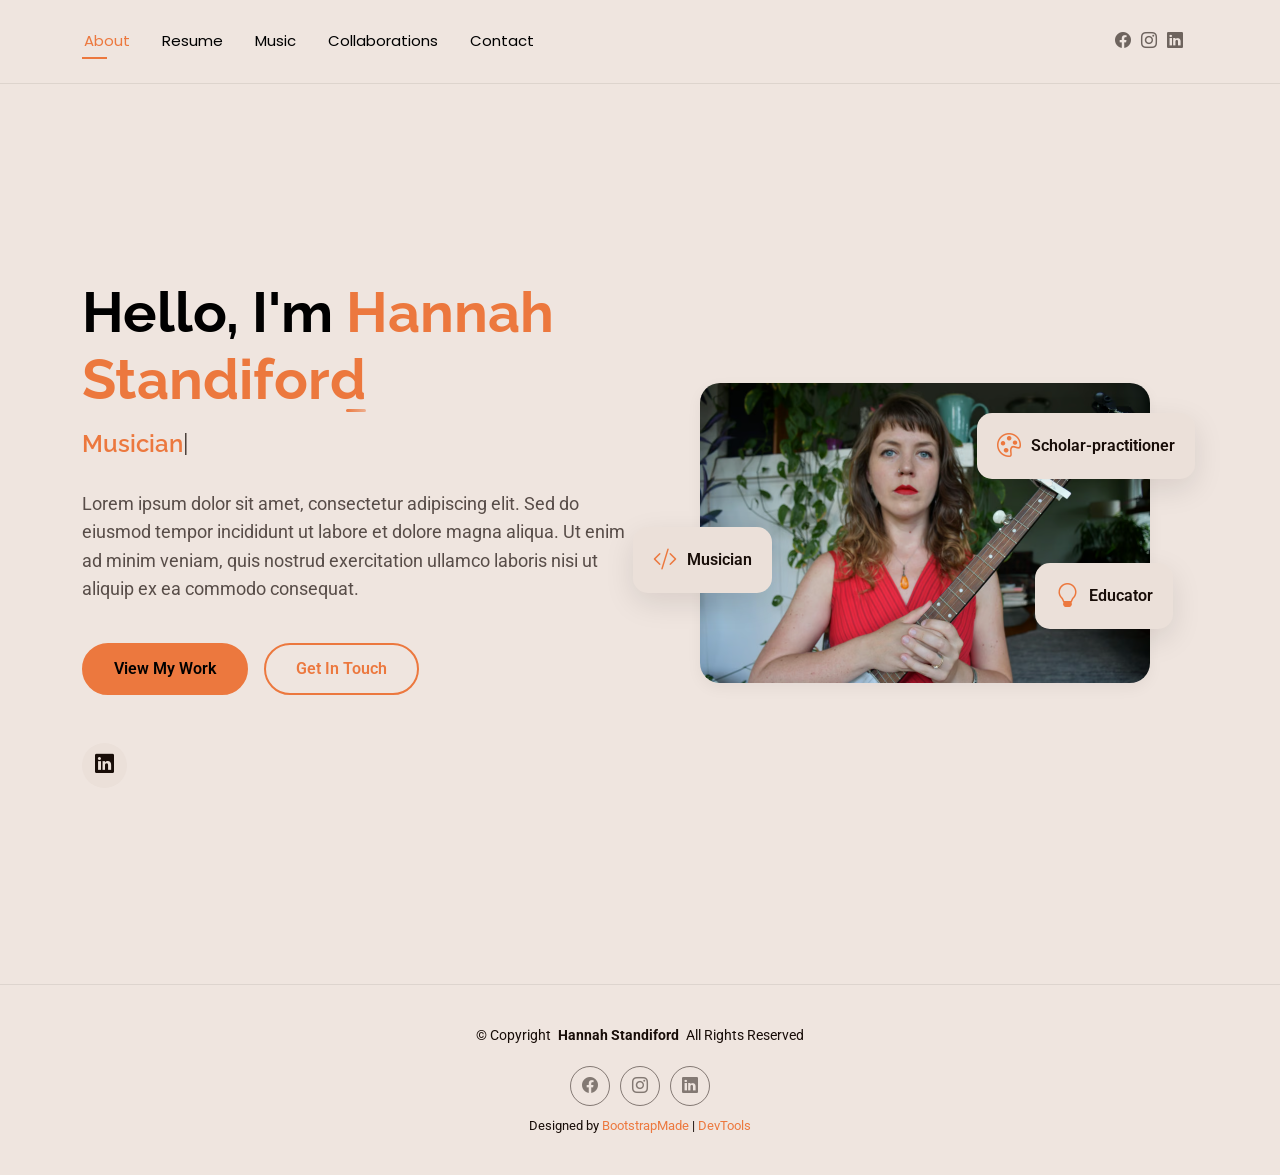
==== commit ea12c743: "Update index.html" ====
--- a/index.html
+++ b/index.html
@@ -89,15 +89,15 @@
                 <div class="floating-elements">
                   <div class="floating-card design" data-aos="fade-left" data-aos-delay="700">
                     <i class="bi bi-palette"></i>
-                    <span>Design</span>
+                    <span>Scholar-practitioner</span>
                   </div>
                   <div class="floating-card code" data-aos="fade-right" data-aos-delay="800">
                     <i class="bi bi-code-slash"></i>
-                    <span>Code</span>
+                    <span>Musician</span>
                   </div>
                   <div class="floating-card creativity" data-aos="fade-up" data-aos-delay="900">
                     <i class="bi bi-lightbulb"></i>
-                    <span>Ideas</span>
+                    <span>Educator</span>
                   </div>
                 </div>
               </div>
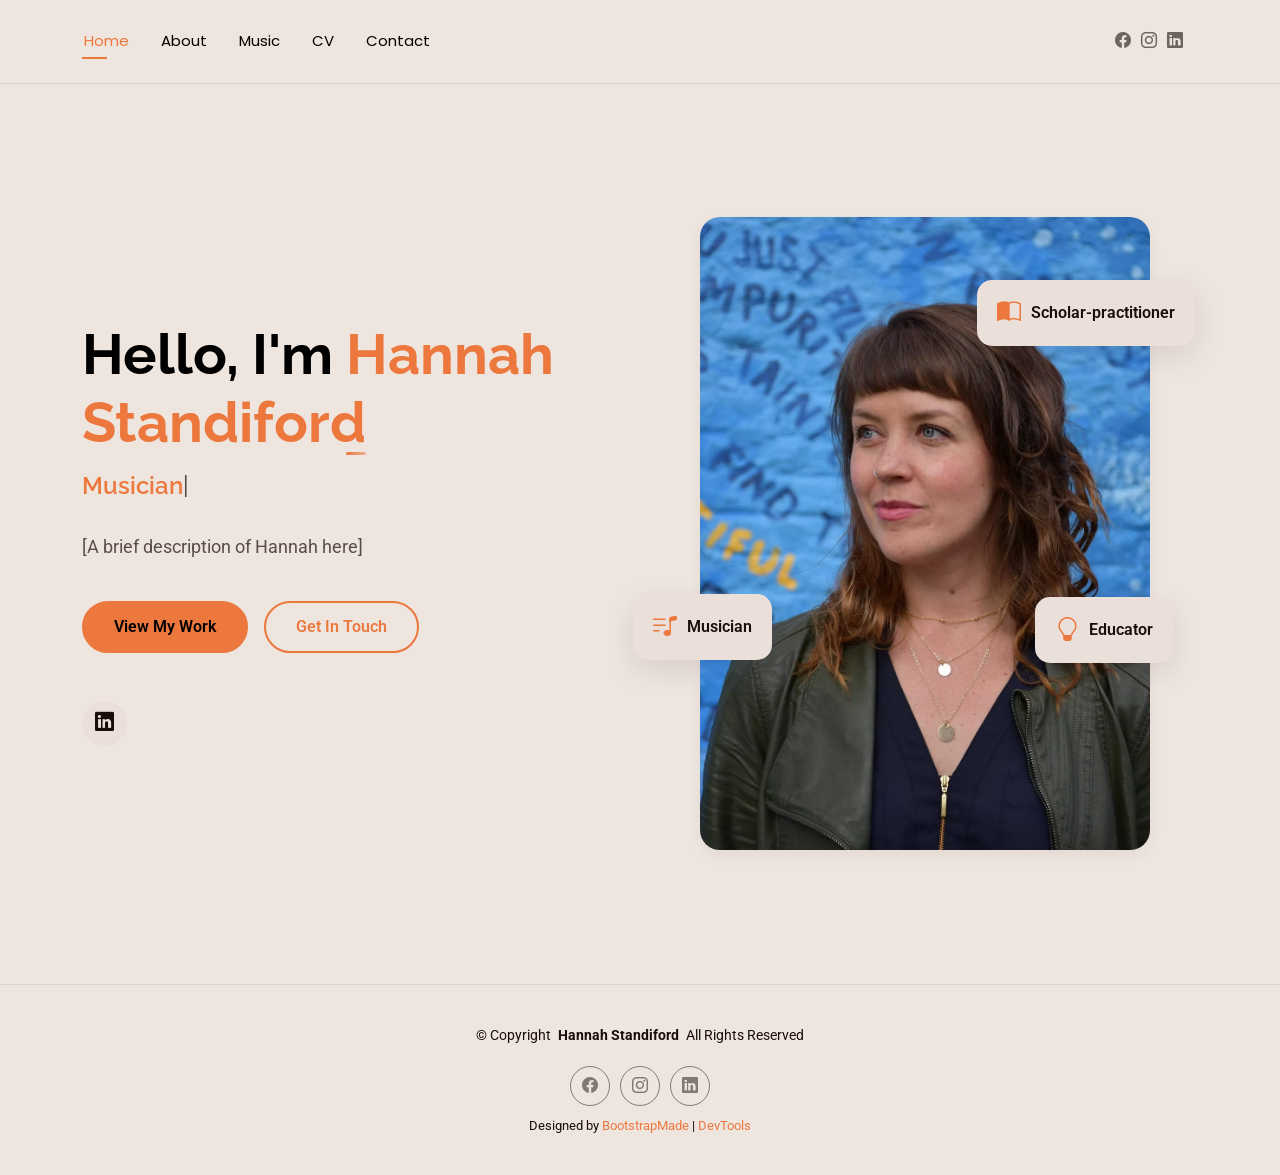
==== commit afab9bd5: "complete first draft" ====
--- a/index.html
+++ b/index.html
@@ -42,10 +42,10 @@
     <div class="container position-relative d-flex align-items-center justify-content-between">
       <nav id="navmenu" class="navmenu">
         <ul>
-          <li><a href="index.html" class="active">About</a></li>
-          <li><a href="resume.html">Resume</a></li>
+          <li><a href="index.html" class="active">Home</a></li>
+          <li><a href="about.html">About</a></li>
           <li><a href="portfolio.html">Music</a></li>
-          <li><a href="collabs.html">Collaborations</a></li>
+          <li><a href="cv.pdf">CV</a></li>
           <li><a href="contact.html">Contact</a></li>
         </ul>
         <i class="mobile-nav-toggle d-xl-none bi bi-list"></i>
@@ -72,7 +72,7 @@
             <div class="hero-content">
               <h1 data-aos="fade-up" data-aos-delay="200">Hello, I'm <span class="highlight">Hannah Standiford</span></h1>
               <h2 data-aos="fade-up" data-aos-delay="300"><span class="typed" data-typed-items="Musician, Ethnomusicologist, Assistant Professor"></span></h2>
-              <p data-aos="fade-up" data-aos-delay="400">Lorem ipsum dolor sit amet, consectetur adipiscing elit. Sed do eiusmod tempor incididunt ut labore et dolore magna aliqua. Ut enim ad minim veniam, quis nostrud exercitation ullamco laboris nisi ut aliquip ex ea commodo consequat.</p>
+              <p data-aos="fade-up" data-aos-delay="400">[A brief description of Hannah here]</p>
               <div class="hero-actions" data-aos="fade-up" data-aos-delay="500">
                 <a href="portfolio.html" class="btn btn-primary">View My Work</a>
                 <a href="contact.html" class="btn btn-outline">Get In Touch</a>
@@ -88,11 +88,11 @@
                 <img src="assets/img/profile/profile1.avif" alt="Hannah Standiford" class="img-fluid">
                 <div class="floating-elements">
                   <div class="floating-card design" data-aos="fade-left" data-aos-delay="700">
-                    <i class="bi bi-palette"></i>
+                    <i class="bi bi-book-half"></i>
                     <span>Scholar-practitioner</span>
                   </div>
                   <div class="floating-card code" data-aos="fade-right" data-aos-delay="800">
-                    <i class="bi bi-code-slash"></i>
+                    <i class="bi bi-music-note-list"></i>
                     <span>Musician</span>
                   </div>
                   <div class="floating-card creativity" data-aos="fade-up" data-aos-delay="900">
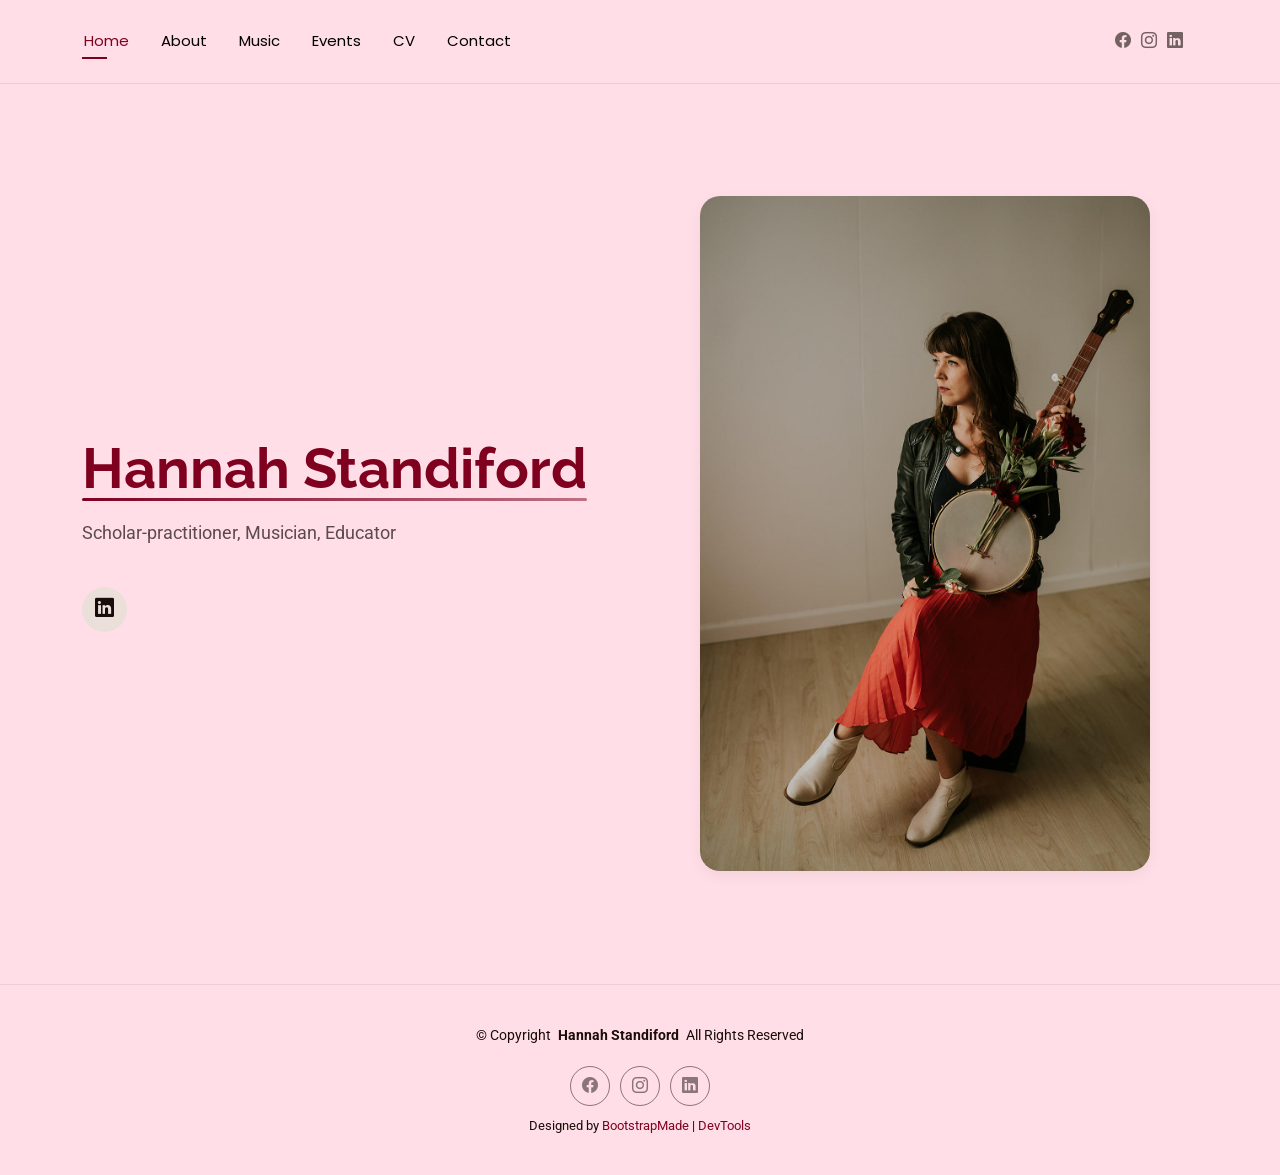
==== commit c71b837b: "draft 2" ====
--- a/index.html
+++ b/index.html
@@ -45,6 +45,7 @@
           <li><a href="index.html" class="active">Home</a></li>
           <li><a href="about.html">About</a></li>
           <li><a href="portfolio.html">Music</a></li>
+          <li><a href="events.html">Events</a></li>
           <li><a href="cv.pdf">CV</a></li>
           <li><a href="contact.html">Contact</a></li>
         </ul>
@@ -70,13 +71,13 @@
         <div class="row gy-4 align-items-center">
           <div class="col-lg-6 order-2 order-lg-1">
             <div class="hero-content">
-              <h1 data-aos="fade-up" data-aos-delay="200">Hello, I'm <span class="highlight">Hannah Standiford</span></h1>
-              <h2 data-aos="fade-up" data-aos-delay="300"><span class="typed" data-typed-items="Musician, Ethnomusicologist, Assistant Professor"></span></h2>
-              <p data-aos="fade-up" data-aos-delay="400">[A brief description of Hannah here]</p>
-              <div class="hero-actions" data-aos="fade-up" data-aos-delay="500">
+              <h1 data-aos="fade-up" data-aos-delay="200"><span class="highlight">Hannah Standiford</span></h1>
+              <!-- <h2 data-aos="fade-up" data-aos-delay="300"><span class="typed">Scholar-practitioner, Musician, Educator</span></h2> -->
+              <p data-aos="fade-up" data-aos-delay="400">Scholar-practitioner, Musician, Educator</p>
+              <!-- <div class="hero-actions" data-aos="fade-up" data-aos-delay="500">
                 <a href="portfolio.html" class="btn btn-primary">View My Work</a>
                 <a href="contact.html" class="btn btn-outline">Get In Touch</a>
-              </div>
+              </div> -->
               <div class="social-links" data-aos="fade-up" data-aos-delay="600">
                 <a href="https://www.linkedin.com/in/hannah-standiford-8b935712a"><i class="bi bi-linkedin"></i></a>
               </div>
@@ -85,8 +86,8 @@
           <div class="col-lg-6 order-1 order-lg-2">
             <div class="hero-image" data-aos="zoom-in" data-aos-delay="300">
               <div class="image-wrapper">
-                <img src="assets/img/profile/profile1.avif" alt="Hannah Standiford" class="img-fluid">
-                <div class="floating-elements">
+                <img src="assets/img/profile/Home.jpg" alt="Hannah Standiford" class="img-fluid">
+                <!-- <div class="floating-elements">
                   <div class="floating-card design" data-aos="fade-left" data-aos-delay="700">
                     <i class="bi bi-book-half"></i>
                     <span>Scholar-practitioner</span>
@@ -99,7 +100,7 @@
                     <i class="bi bi-lightbulb"></i>
                     <span>Educator</span>
                   </div>
-                </div>
+                </div> -->
               </div>
             </div>
           </div>
--- a/assets/css/main.css
+++ b/assets/css/main.css
@@ -19,22 +19,22 @@
 
 /* Global Colors - The following color variables are used throughout the website. Updating them here will change the color scheme of the entire website */
 :root { 
-  --background-color: #EFE5DF; /* Background color for the entire website, including individual sections */
+  --background-color: #FFDEE7; /* Background color for the entire website, including individual sections */
   --default-color: #180D08; /* Default color used for the majority of the text content across the entire website */
   --heading-color: #000000; /* Color for headings, subheadings and title throughout the website */
-  --accent-color: #EC783E; /* Accent color that represents your brand on the website. It's used for buttons, links, and other elements that need to stand out */
+  --accent-color: #800020; /* Accent color that represents your brand on the website. It's used for buttons, links, and other elements that need to stand out */
   --surface-color: #EBE0D9; /* The surface color is used as a background of boxed elements within sections, such as cards, icon boxes, or other elements that require a visual separation from the global background. */
   --contrast-color: #000000; /* Contrast color for text, ensuring readability against backgrounds of accent, heading, or default colors. */
 }
 
 /* Nav Menu Colors - The following color variables are used specifically for the navigation menu. They are separate from the global colors to allow for more customization options */
 :root {
-  --nav-color: #000000;  /* The default color of the main navmenu links */
-  --nav-hover-color: #EC783E; /* Applied to main navmenu links when they are hovered over or active */
-  --nav-mobile-background-color: #DEC9BD; /* Used as the background color for mobile navigation menu */
-  --nav-dropdown-background-color: #FAEEE8; /* Used as the background color for dropdown items that appear when hovering over primary navigation items */
-  --nav-dropdown-color: #180D08; /* Used for navigation links of the dropdown items in the navigation menu. */
-  --nav-dropdown-hover-color: #EC783E; /* Similar to --nav-hover-color, this color is applied to dropdown navigation links when they are hovered over. */
+  --nav-color: var(--heading-color);  /* The default color of the main navmenu links */
+  --nav-hover-color: var(--accent-color); /* Applied to main navmenu links when they are hovered over or active */
+  --nav-mobile-background-color: var(--background-color); /* Used as the background color for mobile navigation menu */
+  --nav-dropdown-background-color: var(--background-color); /* Used as the background color for dropdown items that appear when hovering over primary navigation items */
+  --nav-dropdown-color: var(--heading-color); /* Used for navigation links of the dropdown items in the navigation menu. */
+  --nav-dropdown-hover-color: var(--accent-color); /* Similar to --nav-hover-color, this color is applied to dropdown navigation links when they are hovered over. */
 }
 
 /* Color Presets - These classes override global colors when applied to any section or element, providing reuse of the sam color scheme. */
@@ -87,57 +87,6 @@
   font-family: var(--heading-font);
 }
 
-/* PHP Email Form Messages
-------------------------------*/
-.php-email-form .error-message {
-  display: none;
-  background: #df1529;
-  color: #ffffff;
-  text-align: left;
-  padding: 15px;
-  margin-bottom: 24px;
-  font-weight: 600;
-}
-
-.php-email-form .sent-message {
-  display: none;
-  color: #ffffff;
-  background: #059652;
-  text-align: center;
-  padding: 15px;
-  margin-bottom: 24px;
-  font-weight: 600;
-}
-
-.php-email-form .loading {
-  display: none;
-  background: var(--surface-color);
-  text-align: center;
-  padding: 15px;
-  margin-bottom: 24px;
-}
-
-.php-email-form .loading:before {
-  content: "";
-  display: inline-block;
-  border-radius: 50%;
-  width: 24px;
-  height: 24px;
-  margin: 0 10px -6px 0;
-  border: 3px solid var(--accent-color);
-  border-top-color: var(--surface-color);
-  animation: php-email-form-loading 1s linear infinite;
-}
-
-@keyframes php-email-form-loading {
-  0% {
-    transform: rotate(0deg);
-  }
-
-  100% {
-    transform: rotate(360deg);
-  }
-}
 
 /*--------------------------------------------------------------
 # Global Header
@@ -205,7 +154,7 @@
 /* Global Header on Scroll
 ------------------------------*/
 .scrolled .header {
-  --background-color: rgba(16, 26, 32, 0.9);
+  --background-color: var(--nav-dropdown-background-color);
 }
 
 /*--------------------------------------------------------------
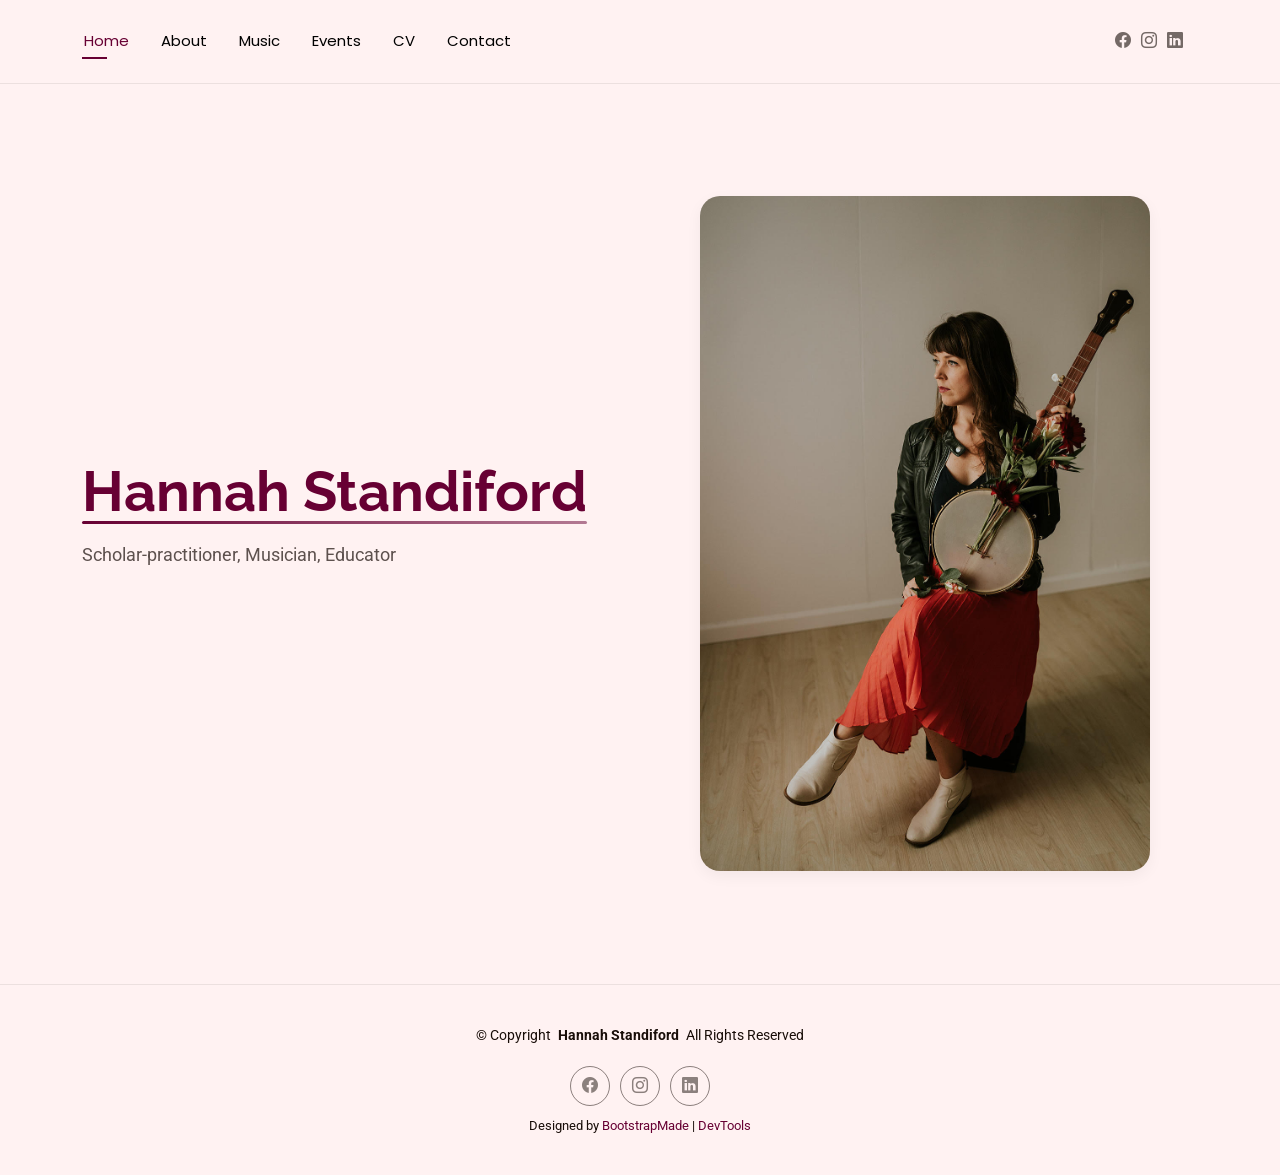
==== commit e07a89ea: "example events, new color" ====
--- a/index.html
+++ b/index.html
@@ -78,9 +78,9 @@
                 <a href="portfolio.html" class="btn btn-primary">View My Work</a>
                 <a href="contact.html" class="btn btn-outline">Get In Touch</a>
               </div> -->
-              <div class="social-links" data-aos="fade-up" data-aos-delay="600">
+<!--               <div class="social-links" data-aos="fade-up" data-aos-delay="600">
                 <a href="https://www.linkedin.com/in/hannah-standiford-8b935712a"><i class="bi bi-linkedin"></i></a>
-              </div>
+              </div> -->
             </div>
           </div>
           <div class="col-lg-6 order-1 order-lg-2">
--- a/assets/css/main.css
+++ b/assets/css/main.css
@@ -19,10 +19,10 @@
 
 /* Global Colors - The following color variables are used throughout the website. Updating them here will change the color scheme of the entire website */
 :root { 
-  --background-color: #FFDEE7; /* Background color for the entire website, including individual sections */
+  --background-color: #fff2f2; /* Background color for the entire website, including individual sections */
   --default-color: #180D08; /* Default color used for the majority of the text content across the entire website */
   --heading-color: #000000; /* Color for headings, subheadings and title throughout the website */
-  --accent-color: #800020; /* Accent color that represents your brand on the website. It's used for buttons, links, and other elements that need to stand out */
+  --accent-color: #670033; /* Accent color that represents your brand on the website. It's used for buttons, links, and other elements that need to stand out */
   --surface-color: #EBE0D9; /* The surface color is used as a background of boxed elements within sections, such as cards, icon boxes, or other elements that require a visual separation from the global background. */
   --contrast-color: #000000; /* Contrast color for text, ensuring readability against backgrounds of accent, heading, or default colors. */
 }
